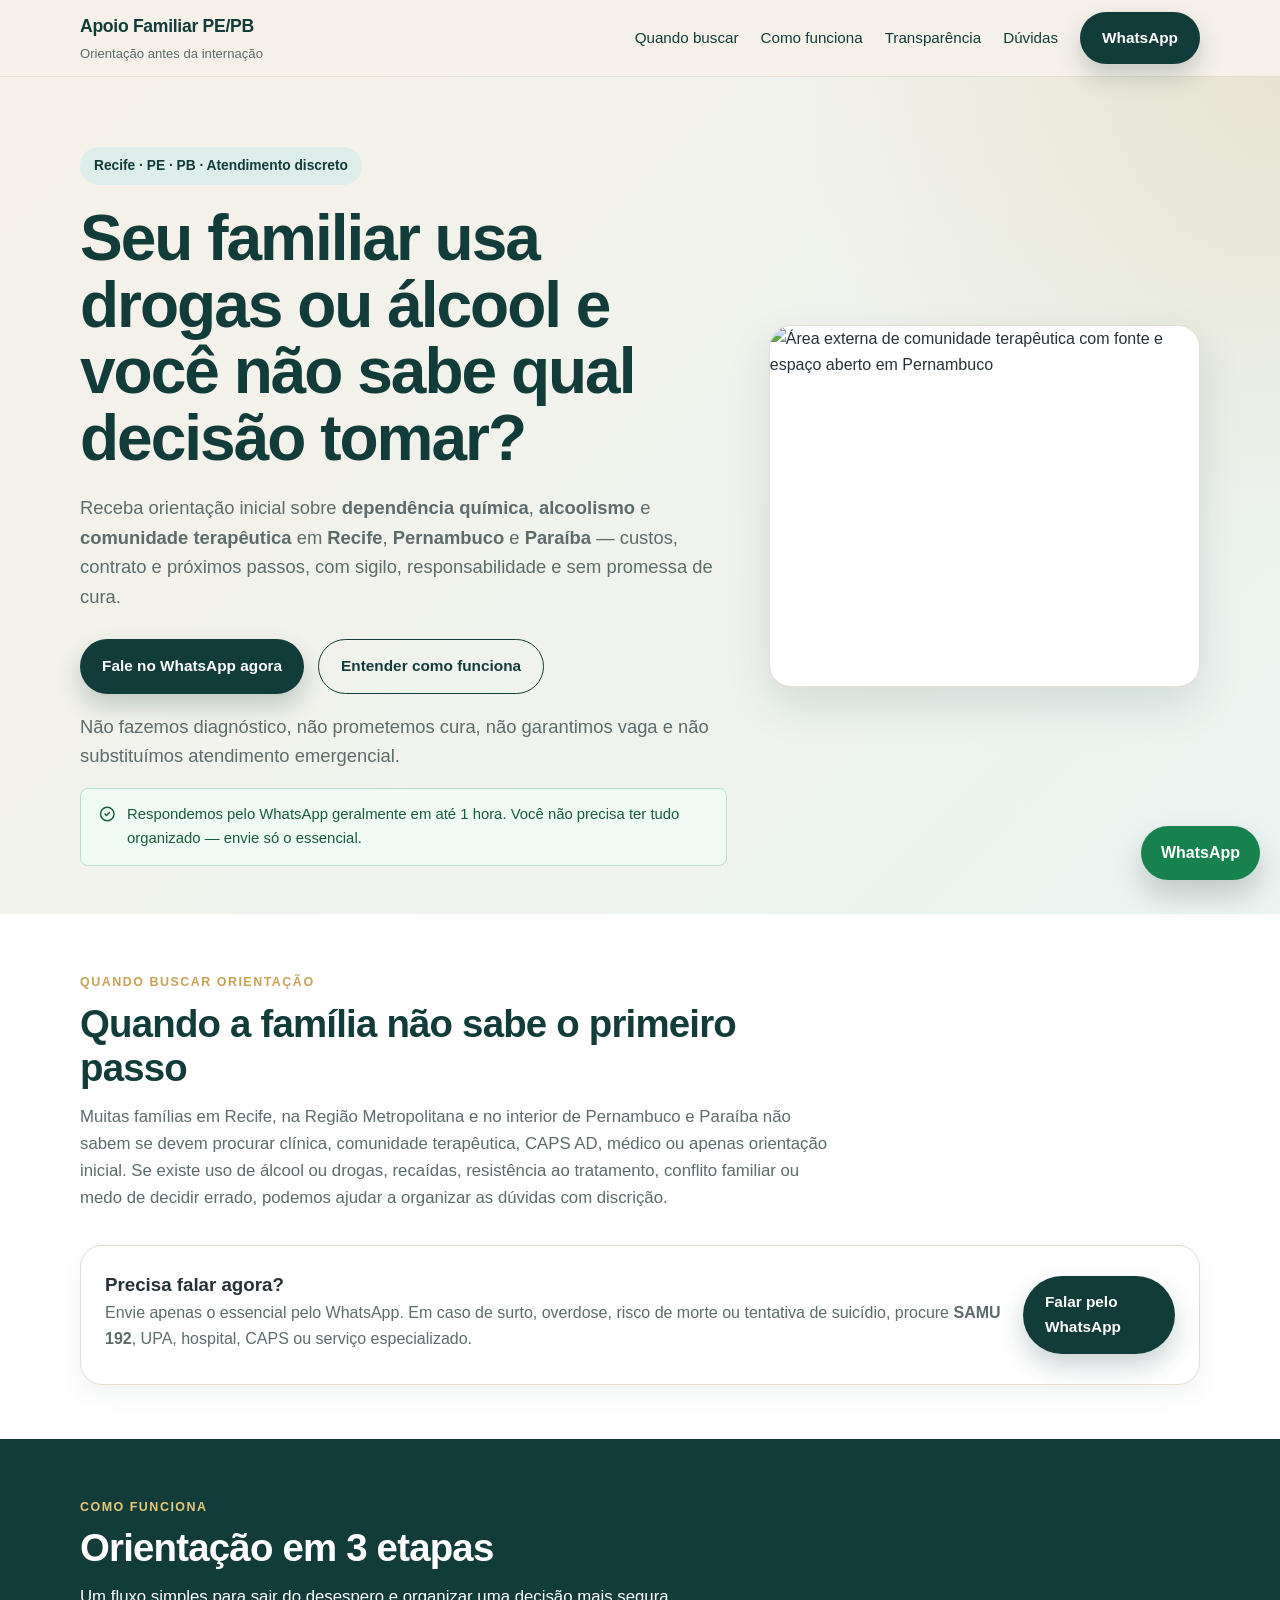
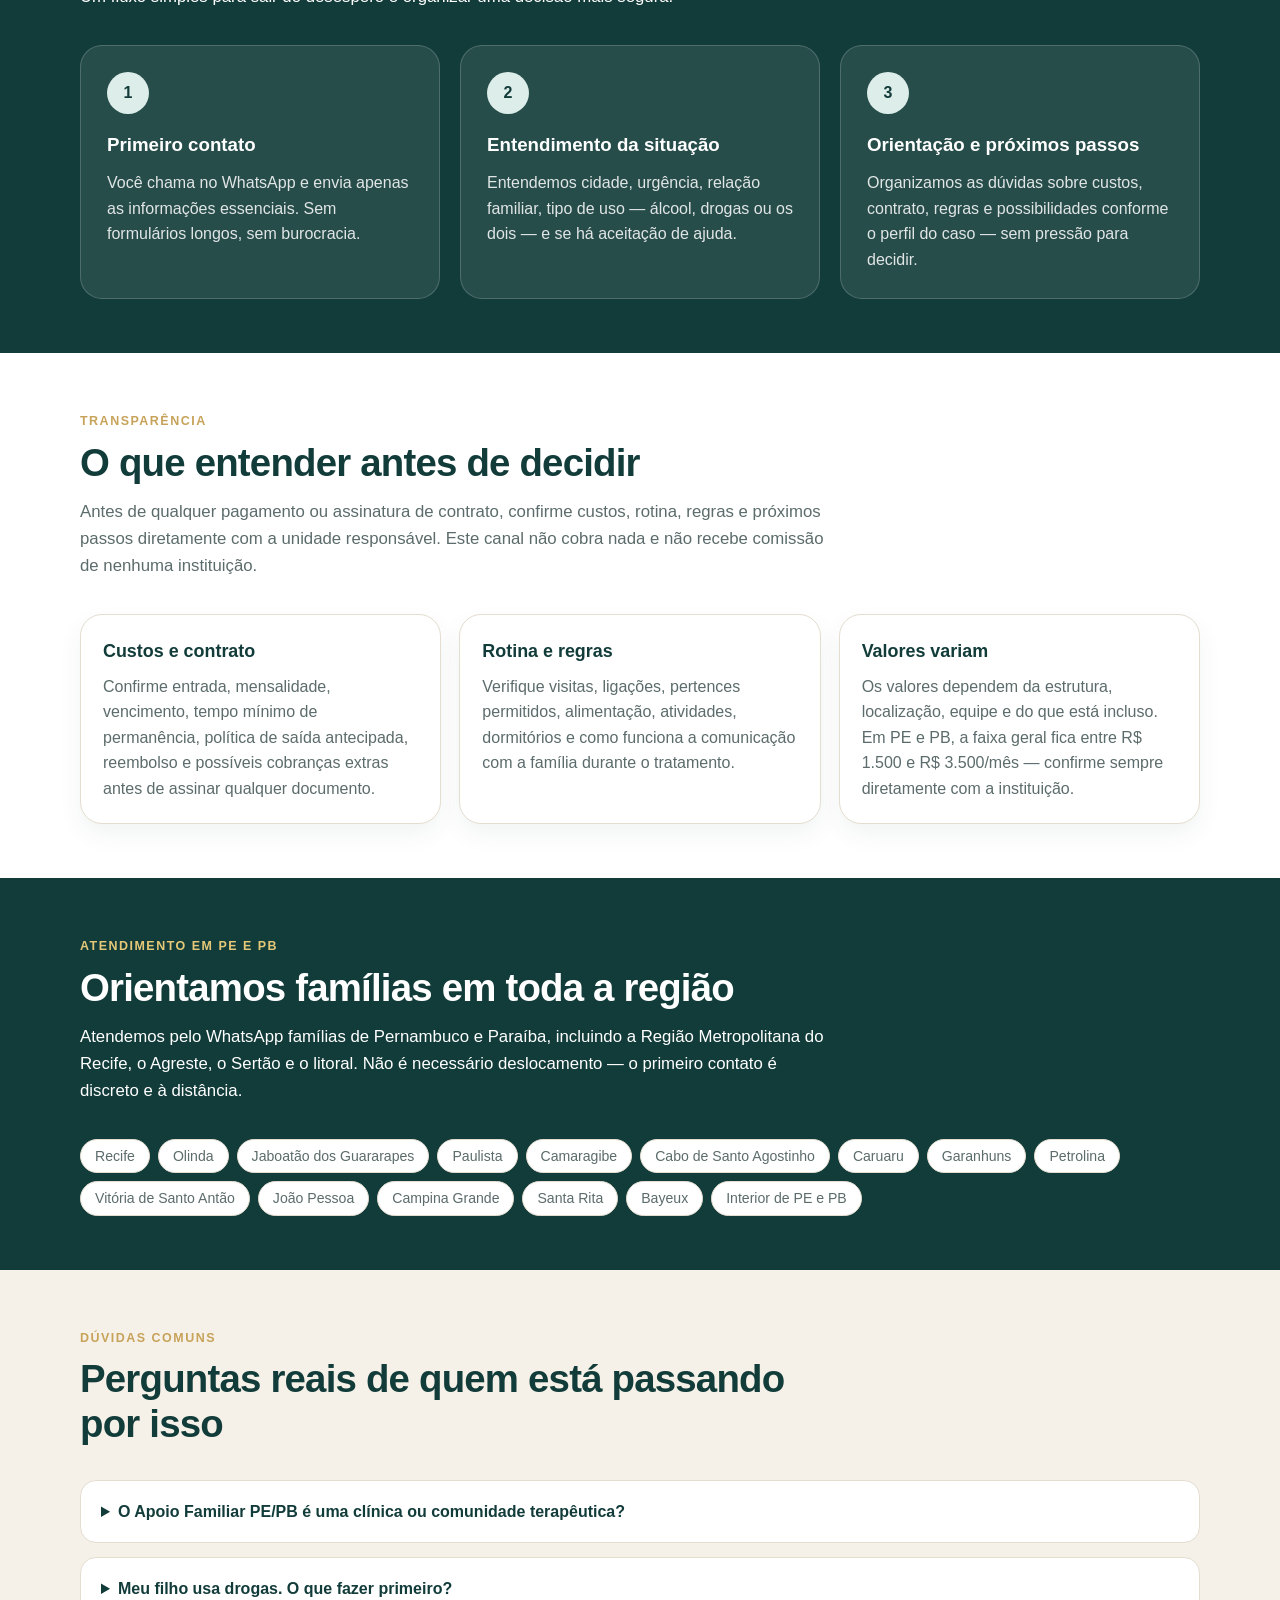
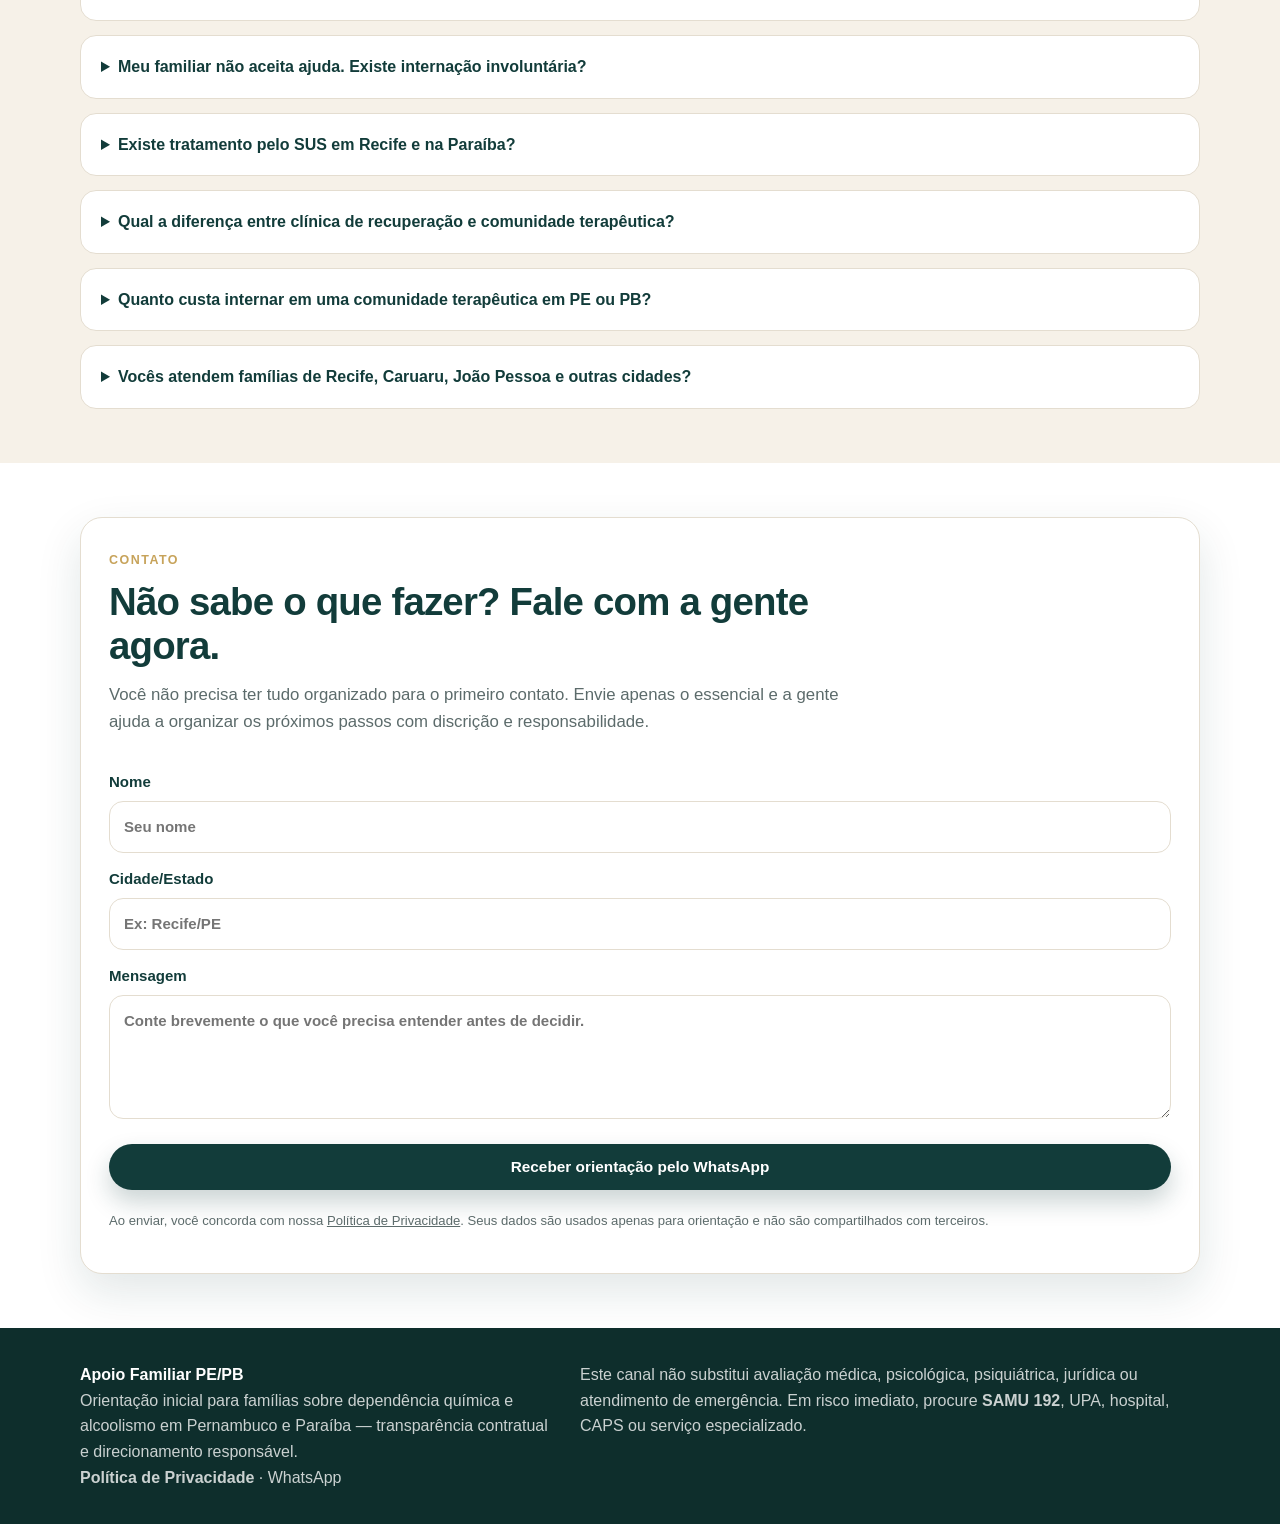
==== index.html @ bd4bc809 "Remove unnecessary lines from index.html" ====
<!DOCTYPE html>
<html lang="pt-BR">
<head>
  <meta charset="UTF-8" />
  <meta name="viewport" content="width=device-width, initial-scale=1.0" />
 
  <!-- ✅ MELHORIA: Title com "Recife" e "Dependência Química" para SEO local -->
  <title>Orientação Familiar sobre Dependência Química em Recife, PE e PB | Apoio Familiar</title>
 
  <!-- ✅ MELHORIA: Meta description com pergunta + menção ao SUS e sem promessa -->
  <meta name="description" content="Família em Pernambuco ou Paraíba com dúvidas sobre internação, comunidade terapêutica, custos e próximos passos? Orientação inicial gratuita, discreta e sem promessa de cura. Fale pelo WhatsApp." />
 
  <link rel="canonical" href="https://apoiofamiliarpepb.com.br/" />
 
  <!-- ✅ MELHORIA: og:image com extensão corrigida (.jpg.jpg → .jpg) -->
  <meta property="og:title" content="Orientação Familiar sobre Dependência Química em Recife, PE e PB | Apoio Familiar" />
  <meta property="og:description" content="Orientação inicial para famílias em PE e PB sobre dependência química, alcoolismo, comunidade terapêutica, custos, contrato e próximos passos." />
  <meta property="og:type" content="website" />
  <meta property="og:url" content="https://apoiofamiliarpepb.com.br/" />
  <meta property="og:locale" content="pt_BR" />
  <meta property="og:site_name" content="Apoio Familiar PE/PB" />
  <meta property="og:image" content="https://apoiofamiliarpepb.com.br/assets/img/area-externa-fonte-vista.jpg.jpg" />
  <link rel="stylesheet" href="styles/style.css?v=8" />
 
  <style>
    section {
      padding: 54px 0;
    }
 
    .hero {
      padding: 70px 0 48px;
    }
 
    .hero p {
      margin-bottom: 18px;
    }
 
    .hero-photo-card {
      background: #fff;
      border: 1px solid var(--borda);
      border-radius: var(--radius);
      overflow: hidden;
      box-shadow: var(--sombra);
    }
 
    .hero-photo-card img {
      width: 100%;
      height: 360px;
      object-fit: cover;
      display: block;
    }
 
    .landing-note {
      font-size: 0.94rem;
      color: var(--texto-suave);
    }
 
    .compact-grid {
      display: grid;
      grid-template-columns: repeat(3, 1fr);
      gap: 18px;
    }
 
    .compact-card {
      background: #fff;
      border: 1px solid var(--borda);
      border-radius: var(--radius);
      padding: 22px;
      box-shadow: 0 10px 24px rgba(18, 60, 58, 0.06);
    }
 
    .compact-card h3 {
      color: var(--verde-profundo);
      font-size: 1.12rem;
      margin-bottom: 8px;
    }
 
    .compact-card p,
    .compact-card li {
      color: var(--texto-suave);
    }
 
    .quick-box {
      background: #fff;
      border: 1px solid var(--borda);
      border-radius: var(--radius);
      padding: 24px;
      box-shadow: 0 10px 24px rgba(18, 60, 58, 0.06);
      display: flex;
      justify-content: space-between;
      gap: 22px;
      align-items: center;
    }
 
    .quick-box p {
      margin: 0 0 8px;
      color: var(--texto-suave);
    }
 
    .price-card {
      background: var(--verde-claro);
      border-radius: var(--radius);
      padding: 26px;
      border: 1px solid var(--borda);
    }
 
    .price-card strong {
      color: var(--verde-profundo);
      font-size: 1.6rem;
    }
 
    .photo-row {
      display: grid;
      grid-template-columns: repeat(3, 1fr);
      gap: 18px;
    }
 
    .photo-row img {
      width: 100%;
      height: 190px;
      object-fit: cover;
      border-radius: 18px;
      display: block;
    }
 
    .final-box {
      background: #fff;
      border: 1px solid var(--borda);
      border-radius: var(--radius);
      padding: 28px;
      box-shadow: var(--sombra);
    }
 
    .floating-whatsapp {
      position: fixed;
      right: 20px;
      bottom: 20px;
      z-index: 50;
      background: #16834f;
      color: #fff;
      padding: 14px 20px;
      border-radius: 999px;
      font-weight: 800;
      box-shadow: 0 15px 30px rgba(0,0,0,.18);
    }
 
    .privacy-link {
      font-weight: 700;
      color: inherit;
    }
 
    /* ✅ NOVO: Bloco de confiança próximo ao CTA */
    .trust-note {
      display: flex;
      align-items: flex-start;
      gap: 10px;
      background: #f0faf5;
      border: 1px solid #b6e0cc;
      border-radius: 8px;
      padding: 14px 18px;
      margin-top: 18px;
      font-size: 0.93rem;
      color: #1a5c3c;
    }
 
    .trust-note svg {
      flex-shrink: 0;
      margin-top: 2px;
    }
 
    /* ✅ NOVO: Aviso LGPD no formulário */
    .lgpd-note {
      font-size: 0.82rem;
      color: var(--texto-suave);
      margin-top: 6px;
    }
 
    .lgpd-note a {
      color: inherit;
      text-decoration: underline;
    }
 
    /* ✅ NOVO: Seção de cidades atendidas */
    .cidades-lista {
      display: flex;
      flex-wrap: wrap;
      gap: 8px;
      margin-top: 16px;
    }
 
    .cidade-tag {
      background: #fff;
      border: 1px solid var(--borda);
      border-radius: 999px;
      padding: 5px 14px;
      font-size: 0.88rem;
      color: var(--texto-suave);
    }
 
    @media(max-width: 900px) {
      section {
        padding: 42px 0;
      }
 
      .hero {
        padding: 56px 0 38px;
      }
 
      .hero-grid,
      .compact-grid,
      .photo-row,
      .grid-2,
      .grid-3 {
        grid-template-columns: 1fr;
      }
 
      .quick-box {
        align-items: flex-start;
        flex-direction: column;
      }
 
      .photo-row img {
        height: 170px;
      }
 
      .floating-whatsapp {
        right: 12px;
        bottom: 12px;
        padding: 12px 16px;
      }
    }
  </style>
 
  <!-- ✅ MELHORIA: Schema LocalBusiness expandido com mais cidades e área de atendimento -->
  <script type="application/ld+json">
  {
    "@context": "https://schema.org",
    "@type": "LocalBusiness",
    "name": "Apoio Familiar PE/PB",
    "description": "Canal de orientação inicial para famílias sobre dependência química, alcoolismo, comunidade terapêutica, custos, contrato e próximos passos em Pernambuco e Paraíba.",
    "url": "https://apoiofamiliarpepb.com.br/",
    "telephone": "+5581973069389",
    "areaServed": [
      "Recife", "Olinda", "Caruaru", "Jaboatão dos Guararapes", "Paulista",
      "Camaragibe", "Cabo de Santo Agostinho", "Petrolina", "Garanhuns",
      "Pernambuco", "João Pessoa", "Campina Grande", "Paraíba"
    ],
    "contactPoint": {
      "@type": "ContactPoint",
      "contactType": "customer support",
      "availableLanguage": "Portuguese",
      "telephone": "+5581973069389",
      "contactOption": "TollFree"
    },
    "knowsAbout": [
      "Dependência química",
      "Alcoolismo",
      "Comunidade terapêutica",
      "Internação para dependente químico",
      "Internação voluntária",
      "Internação involuntária",
      "Custos de comunidade terapêutica",
      "Orientação familiar",
      "CAPS AD",
      "Tratamento para dependência química Recife",
      "Comunidade terapêutica Pernambuco",
      "Comunidade terapêutica Paraíba"
    ]
  }
  </script>
 
  <!-- ✅ MELHORIA: FAQPage Schema com respostas expandidas e mais perguntas -->
  <script type="application/ld+json">
  {
    "@context": "https://schema.org",
    "@type": "FAQPage",
    "mainEntity": [
      {
        "@type": "Question",
        "name": "O Apoio Familiar PE/PB é uma clínica ou comunidade terapêutica?",
        "acceptedAnswer": {
          "@type": "Answer",
          "text": "Não. Somos um canal de orientação inicial para famílias em Pernambuco e Paraíba. Não fazemos diagnóstico, não prescrevemos tratamento, não prometemos cura, não garantimos vaga e não realizamos atendimento emergencial. Nossa função é ajudar famílias a organizarem as dúvidas antes de tomarem uma decisão sobre internação ou tratamento."
        }
      },
      {
        "@type": "Question",
        "name": "Quanto custa internar em uma comunidade terapêutica em PE ou PB?",
        "acceptedAnswer": {
          "@type": "Answer",
          "text": "Os valores variam conforme estrutura, equipe, localização e o que está incluso no contrato. Como referência geral, muitas instituições em Pernambuco e Paraíba trabalham entre R$ 1.500 e R$ 3.500 por mês, podendo haver taxa de entrada e custos adicionais. É essencial confirmar diretamente com cada instituição: entrada, mensalidade, vencimento, política de saída antecipada e possíveis cobranças extras antes de assinar qualquer contrato."
        }
      },
      {
        "@type": "Question",
        "name": "Meu filho usa drogas. O que devo fazer primeiro?",
        "acceptedAnswer": {
          "@type": "Answer",
          "text": "O primeiro passo é entender a situação com calma: tipo de substância, frequência de uso, risco imediato, histórico de tentativas anteriores de tratamento e se há aceitação para pedir ajuda. Só depois dessas informações é possível avaliar as opções mais adequadas — que vão de acompanhamento ambulatorial no CAPS AD até internação em comunidade terapêutica ou clínica especializada. Podemos ajudar sua família a organizar essas dúvidas pelo WhatsApp."
        }
      },
      {
        "@type": "Question",
        "name": "Meu familiar não aceita ajuda. Existe internação involuntária?",
        "acceptedAnswer": {
          "@type": "Answer",
          "text": "Sim, a internação involuntária existe no Brasil e é regulamentada pela Lei 10.216/2001. Ela depende de solicitação de familiar ou responsável legal, laudo médico que comprove risco à saúde do paciente ou de terceiros, e deve ser comunicada ao Ministério Público em até 72 horas. É um processo sensível que exige avaliação médica e acompanhamento de instituição habilitada. Podemos orientar sobre as perguntas certas a fazer, mas não decidimos nem indicamos conduta clínica ou jurídica."
        }
      },
      {
        "@type": "Question",
        "name": "Existe tratamento para dependência química pelo SUS em Recife e na Paraíba?",
        "acceptedAnswer": {
          "@type": "Answer",
          "text": "Sim. O CAPS AD (Centro de Atenção Psicossocial Álcool e Drogas) é a principal porta de entrada pelo SUS para tratamento de dependência química. Em Recife existem diversas unidades. Em João Pessoa e outras cidades da Paraíba, a disponibilidade varia por município. Para localizar o CAPS AD mais próximo, consulte a Secretaria Municipal de Saúde da sua cidade ou o site do Ministério da Saúde."
        }
      },
      {
        "@type": "Question",
        "name": "Qual a diferença entre clínica de recuperação e comunidade terapêutica?",
        "acceptedAnswer": {
          "@type": "Answer",
          "text": "Clínicas de recuperação costumam ter estrutura médica e psiquiátrica mais intensiva, com equipe de saúde permanente e capacidade para atender casos de maior complexidade clínica. Comunidades terapêuticas têm rotina residencial com foco em reabilitação social e comportamental, geralmente com abordagem baseada em espiritualidade, trabalho e convivência em grupo. A escolha depende do perfil do caso, do nível de dependência, do histórico do paciente e dos recursos disponíveis."
        }
      },
      {
        "@type": "Question",
        "name": "Vocês atendem famílias de Recife, Caruaru, João Pessoa e outras cidades?",
        "acceptedAnswer": {
          "@type": "Answer",
          "text": "Sim. Orientamos famílias de toda a Região Metropolitana do Recife — incluindo Olinda, Jaboatão dos Guararapes, Paulista, Caruaru e Cabo de Santo Agostinho — e do interior de Pernambuco e da Paraíba, incluindo João Pessoa, Campina Grande e outras cidades. O atendimento é feito pelo WhatsApp, de forma discreta, sem necessidade de deslocamento."
        }
      }
    ]
  }
  </script>
</head>
 
<body>
  <header>
    <div class="container navbar">
      <a class="brand" href="#topo" aria-label="Apoio Familiar PE/PB">
        <strong>Apoio Familiar PE/PB</strong>
        <span>Orientação antes da internação</span>
      </a>
 
      <nav aria-label="Navegação principal">
        <a href="#quando-buscar">Quando buscar</a>
        <a href="#como-funciona">Como funciona</a>
        <a href="#transparencia">Transparência</a>
        <a href="#faq">Dúvidas</a>
        <a class="btn btn-primary nav-button" href="https://wa.me/5581973069389?text=Ol%C3%A1%2C%20preciso%20de%20orienta%C3%A7%C3%A3o%20inicial.%20N%C3%A3o%20sei%20por%20onde%20come%C3%A7ar." target="_blank" rel="noopener noreferrer">WhatsApp</a>
      </nav>
    </div>
  </header>
 
  <main id="topo">
    <section class="hero">
      <div class="container hero-grid">
        <div>
          <!-- ✅ MELHORIA: Eyebrow com Recife explícito -->
          <span class="eyebrow">Recife · PE · PB · Atendimento discreto</span>
          <h1>Seu familiar usa drogas ou álcool e você não sabe qual decisão tomar?</h1>
          <!-- ✅ MELHORIA: Recife adicionado ao parágrafo principal -->
          <p>Receba orientação inicial sobre <strong>dependência química</strong>, <strong>alcoolismo</strong> e <strong>comunidade terapêutica</strong> em <strong>Recife</strong>, <strong>Pernambuco</strong> e <strong>Paraíba</strong> — custos, contrato e próximos passos, com sigilo, responsabilidade e sem promessa de cura.</p>
 
          <div class="hero-actions">
            <a class="btn btn-primary" href="https://wa.me/5581973069389?text=Ol%C3%A1%2C%20preciso%20de%20orienta%C3%A7%C3%A3o%20inicial.%20N%C3%A3o%20sei%20por%20onde%20come%C3%A7ar." target="_blank" rel="noopener noreferrer">Fale no WhatsApp agora</a>
            <a class="btn btn-secondary" href="#como-funciona">Entender como funciona</a>
          </div>
 
          <p class="landing-note">Não fazemos diagnóstico, não prometemos cura, não garantimos vaga e não substituímos atendimento emergencial.</p>
 
          <!-- ✅ NOVO: Bloco de confiança com tempo de resposta -->
          <div class="trust-note">
            <svg width="18" height="18" fill="none" viewBox="0 0 24 24" stroke="#1a5c3c" stroke-width="2" aria-hidden="true"><path stroke-linecap="round" stroke-linejoin="round" d="M8 12l2 2 4-4m6 2a9 9 0 11-18 0 9 9 0 0118 0z"/></svg>
            <span>Respondemos pelo WhatsApp geralmente em até 1 hora. Você não precisa ter tudo organizado — envie só o essencial.</span>
          </div>
        </div>
 
        <aside class="hero-photo-card">
          <!-- ✅ MELHORIA: Extensão de imagem corrigida (.jpg.jpg → .jpg) -->
          <img src="assets/img/area-externa-fonte-vista.jpg" alt="Área externa de comunidade terapêutica com fonte e espaço aberto em Pernambuco" />
        </aside>
      </div>
    </section>
 
    <section id="quando-buscar" class="bg-white">
      <div class="container">
        <div class="section-title">
          <span>Quando buscar orientação</span>
          <h2>Quando a família não sabe o primeiro passo</h2>
          <p>Muitas famílias em Recife, na Região Metropolitana e no interior de Pernambuco e Paraíba não sabem se devem procurar clínica, comunidade terapêutica, CAPS AD, médico ou apenas orientação inicial. Se existe uso de álcool ou drogas, recaídas, resistência ao tratamento, conflito familiar ou medo de decidir errado, podemos ajudar a organizar as dúvidas com discrição.</p>
        </div>
 
        <div class="quick-box">
          <div>
            <h3>Precisa falar agora?</h3>
            <p>Envie apenas o essencial pelo WhatsApp. Em caso de surto, overdose, risco de morte ou tentativa de suicídio, procure <strong>SAMU 192</strong>, UPA, hospital, CAPS ou serviço especializado.</p>
          </div>
          <a class="btn btn-primary" href="https://wa.me/5581973069389?text=Ol%C3%A1%2C%20preciso%20de%20orienta%C3%A7%C3%A3o%20inicial.%20N%C3%A3o%20sei%20por%20onde%20come%C3%A7ar." target="_blank" rel="noopener noreferrer">Falar pelo WhatsApp</a>
        </div>
      </div>
    </section>
 
    <section id="como-funciona" class="bg-green">
      <div class="container">
        <div class="section-title">
          <span>Como funciona</span>
          <h2>Orientação em 3 etapas</h2>
          <p>Um fluxo simples para sair do desespero e organizar uma decisão mais segura.</p>
        </div>
 
        <div class="grid-3">
          <article class="soft-card">
            <div class="number">1</div>
            <h3>Primeiro contato</h3>
            <p>Você chama no WhatsApp e envia apenas as informações essenciais. Sem formulários longos, sem burocracia.</p>
          </article>
          <article class="soft-card">
            <div class="number">2</div>
            <h3>Entendimento da situação</h3>
            <p>Entendemos cidade, urgência, relação familiar, tipo de uso — álcool, drogas ou os dois — e se há aceitação de ajuda.</p>
          </article>
          <article class="soft-card">
            <div class="number">3</div>
            <h3>Orientação e próximos passos</h3>
            <p>Organizamos as dúvidas sobre custos, contrato, regras e possibilidades conforme o perfil do caso — sem pressão para decidir.</p>
          </article>
        </div>
      </div>
    </section>
 
    <section id="transparencia" class="bg-white">
      <div class="container">
        <div class="section-title">
          <span>Transparência</span>
          <h2>O que entender antes de decidir</h2>
          <p>Antes de qualquer pagamento ou assinatura de contrato, confirme custos, rotina, regras e próximos passos diretamente com a unidade responsável. Este canal não cobra nada e não recebe comissão de nenhuma instituição.</p>
        </div>
 
        <div class="compact-grid">
          <article class="compact-card">
            <h3>Custos e contrato</h3>
            <p>Confirme entrada, mensalidade, vencimento, tempo mínimo de permanência, política de saída antecipada, reembolso e possíveis cobranças extras antes de assinar qualquer documento.</p>
          </article>
          <article class="compact-card">
            <h3>Rotina e regras</h3>
            <p>Verifique visitas, ligações, pertences permitidos, alimentação, atividades, dormitórios e como funciona a comunicação com a família durante o tratamento.</p>
          </article>
          <article class="compact-card">
            <h3>Valores variam</h3>
            <p>Os valores dependem da estrutura, localização, equipe e do que está incluso. Em PE e PB, a faixa geral fica entre R$ 1.500 e R$ 3.500/mês — confirme sempre diretamente com a instituição.</p>
          </article>
        </div>
      </div>
    </section>
 
    <!-- ✅ NOVA SEÇÃO: Cidades atendidas — SEO local -->
    <section id="atendimento-local" class="bg-green">
      <div class="container">
        <div class="section-title">
          <span>Atendimento em PE e PB</span>
          <h2>Orientamos famílias em toda a região</h2>
          <p>Atendemos pelo WhatsApp famílias de Pernambuco e Paraíba, incluindo a Região Metropolitana do Recife, o Agreste, o Sertão e o litoral. Não é necessário deslocamento — o primeiro contato é discreto e à distância.</p>
        </div>
 
        <div class="cidades-lista" aria-label="Cidades atendidas">
          <span class="cidade-tag">Recife</span>
          <span class="cidade-tag">Olinda</span>
          <span class="cidade-tag">Jaboatão dos Guararapes</span>
          <span class="cidade-tag">Paulista</span>
          <span class="cidade-tag">Camaragibe</span>
          <span class="cidade-tag">Cabo de Santo Agostinho</span>
          <span class="cidade-tag">Caruaru</span>
          <span class="cidade-tag">Garanhuns</span>
          <span class="cidade-tag">Petrolina</span>
          <span class="cidade-tag">Vitória de Santo Antão</span>
          <span class="cidade-tag">João Pessoa</span>
          <span class="cidade-tag">Campina Grande</span>
          <span class="cidade-tag">Santa Rita</span>
          <span class="cidade-tag">Bayeux</span>
          <span class="cidade-tag">Interior de PE e PB</span>
        </div>
      </div>
    </section>
 
    <section id="faq">
      <div class="container">
        <div class="section-title">
          <span>Dúvidas comuns</span>
          <!-- ✅ MELHORIA: H2 mais rico para SEO -->
          <h2>Perguntas reais de quem está passando por isso</h2>
        </div>
 
        <div class="faq">
          <details>
            <summary>O Apoio Familiar PE/PB é uma clínica ou comunidade terapêutica?</summary>
            <p>Não. Somos um canal de orientação inicial para famílias em Pernambuco e Paraíba. Não fazemos diagnóstico, não prescrevemos tratamento, não prometemos cura, não garantimos vaga e não realizamos atendimento emergencial. Nossa função é ajudar famílias a organizarem as dúvidas antes de tomarem uma decisão sobre internação ou tratamento.</p>
          </details>
 
          <details>
            <summary>Meu filho usa drogas. O que fazer primeiro?</summary>
            <p>O primeiro passo é entender a situação com calma: tipo de substância, frequência de uso, risco imediato, histórico de tentativas de tratamento e se há aceitação para pedir ajuda. Só com essas informações é possível avaliar as opções mais adequadas — que vão de acompanhamento no CAPS AD até internação em comunidade terapêutica ou clínica especializada. Podemos ajudar a organizar essas dúvidas pelo WhatsApp.</p>
          </details>
 
          <details>
            <summary>Meu familiar não aceita ajuda. Existe internação involuntária?</summary>
            <p>Sim. A internação involuntária existe no Brasil e é regulamentada pela Lei 10.216/2001. Ela depende de solicitação de familiar ou responsável legal, laudo médico que comprove risco à saúde, e deve ser comunicada ao Ministério Público em até 72 horas. É um processo sensível que exige avaliação médica e instituição habilitada. Podemos orientar sobre as perguntas certas a fazer, mas não decidimos nem indicamos conduta clínica ou jurídica.</p>
          </details>
 
          <details>
            <summary>Existe tratamento pelo SUS em Recife e na Paraíba?</summary>
            <p>Sim. O CAPS AD (Centro de Atenção Psicossocial Álcool e Drogas) é a principal porta de entrada pelo SUS para dependência química. Em Recife existem diversas unidades. Em João Pessoa, Campina Grande e outras cidades da Paraíba, a disponibilidade varia por município. Para localizar o CAPS AD mais próximo, consulte a Secretaria Municipal de Saúde ou o site do Ministério da Saúde.</p>
          </details>
 
          <details>
            <summary>Qual a diferença entre clínica de recuperação e comunidade terapêutica?</summary>
            <p>Clínicas de recuperação costumam ter estrutura médica e psiquiátrica mais intensiva, com equipe de saúde permanente para casos de maior complexidade. Comunidades terapêuticas têm rotina residencial com foco em reabilitação social e comportamental, geralmente com abordagem baseada em convivência em grupo, trabalho e espiritualidade. A escolha depende do perfil do caso, do nível de dependência e dos recursos disponíveis.</p>
          </details>
 
          <details>
            <!-- ✅ NOVA PERGUNTA: SEO local explícito -->
            <summary>Quanto custa internar em uma comunidade terapêutica em PE ou PB?</summary>
            <p>Os valores variam conforme estrutura, equipe, localização e o que está incluso. Em Pernambuco e Paraíba, a faixa geral fica entre R$ 1.500 e R$ 3.500 por mês, podendo haver taxa de entrada e custos adicionais. É essencial confirmar diretamente com cada instituição antes de assinar qualquer contrato: mensalidade, vencimento, política de saída antecipada e possíveis cobranças extras. Orientamos as perguntas certas para fazer nessa conversa.</p>
          </details>
 
          <details>
            <!-- ✅ NOVA PERGUNTA: SEO local + atendimento remoto -->
            <summary>Vocês atendem famílias de Recife, Caruaru, João Pessoa e outras cidades?</summary>
            <p>Sim. Orientamos famílias de toda a Região Metropolitana do Recife — incluindo Olinda, Jaboatão dos Guararapes, Paulista, Caruaru e Cabo de Santo Agostinho — e do interior de Pernambuco e da Paraíba, incluindo João Pessoa e Campina Grande. O primeiro contato é feito pelo WhatsApp, de forma discreta, sem necessidade de deslocamento.</p>
          </details>
        </div>
      </div>
    </section>
 
    <section id="contato" class="bg-white">
      <div class="container">
        <div class="final-box">
          <div class="section-title">
            <span>Contato</span>
            <h2>Não sabe o que fazer? Fale com a gente agora.</h2>
            <p>Você não precisa ter tudo organizado para o primeiro contato. Envie apenas o essencial e a gente ajuda a organizar os próximos passos com discrição e responsabilidade.</p>
          </div>
 
          <form id="leadForm">
            <label>Nome<input type="text" id="nome" placeholder="Seu nome" required /></label>
            <label>Cidade/Estado<input type="text" id="cidade" placeholder="Ex: Recife/PE" required /></label>
            <label>Mensagem<textarea id="mensagem" rows="4" placeholder="Conte brevemente o que você precisa entender antes de decidir." required></textarea></label>
            <button class="btn btn-primary form-button" type="submit">Receber orientação pelo WhatsApp</button>
            <!-- ✅ NOVO: Aviso LGPD -->
            <p class="lgpd-note">Ao enviar, você concorda com nossa <a href="privacidade.html">Política de Privacidade</a>. Seus dados são usados apenas para orientação e não são compartilhados com terceiros.</p>
            <p class="form-feedback" id="formFeedback" role="status"></p>
          </form>
        </div>
      </div>
    </section>
  </main>
 
  <a class="floating-whatsapp" href="https://wa.me/5581973069389?text=Ol%C3%A1%2C%20preciso%20de%20orienta%C3%A7%C3%A3o%20inicial.%20N%C3%A3o%20sei%20por%20onde%20come%C3%A7ar." target="_blank" rel="noopener noreferrer" aria-label="Falar pelo WhatsApp">WhatsApp</a>
 
  <footer>
    <div class="container footer-content">
      <div>
        <strong>Apoio Familiar PE/PB</strong>
        <p>Orientação inicial para famílias sobre dependência química e alcoolismo em Pernambuco e Paraíba — transparência contratual e direcionamento responsável.</p>
        <p><a class="privacy-link" href="privacidade.html">Política de Privacidade</a> · <a href="https://wa.me/5581973069389?text=Ol%C3%A1%2C%20ainda%20tenho%20d%C3%BAdvidas%20e%20quero%20orienta%C3%A7%C3%A3o." target="_blank" rel="noopener noreferrer">WhatsApp</a></p>
      </div>
 
      <p>Este canal não substitui avaliação médica, psicológica, psiquiátrica, jurídica ou atendimento de emergência. Em risco imediato, procure <strong>SAMU 192</strong>, UPA, hospital, CAPS ou serviço especializado.</p>
    </div>
  </footer>
 
  <script>
    const leadForm = document.querySelector('#leadForm');
    const feedback = document.querySelector('#formFeedback');
 
    leadForm?.addEventListener('submit', (event) => {
      event.preventDefault();
 
      const nome = document.querySelector('#nome').value.trim();
      const cidade = document.querySelector('#cidade').value.trim();
      const mensagem = document.querySelector('#mensagem').value.trim();
 
      if (!nome || !cidade || !mensagem) {
        feedback.textContent = 'Preencha nome, cidade/estado e mensagem.';
        return;
      }
 
      const texto = `Olá, gostaria de receber orientação pelo WhatsApp.%0A%0ANome: ${encodeURIComponent(nome)}%0ACidade/Estado: ${encodeURIComponent(cidade)}%0AMensagem: ${encodeURIComponent(mensagem)}`;
 
      window.open(`https://wa.me/5581973069389?text=${texto}`, '_blank', 'noopener,noreferrer');
      feedback.textContent = 'Perfeito. O WhatsApp foi aberto com a mensagem pronta.';
    });
  </script>
</body>
</html>
---- styles/style.css ----
:root{--verde-profundo:#123C3A;--verde-medio:#1F5C58;--verde-claro:#DDEDE9;--areia:#F6F1E8;--branco:#FFFFFF;--texto:#263238;--texto-suave:#5C6B6B;--dourado:#C7A35A;--borda:#E4DDD0;--sombra:0 18px 45px rgba(18,60,58,.12);--radius:22px}*{box-sizing:border-box;margin:0;padding:0}html{scroll-behavior:smooth}body{font-family:Arial,Helvetica,sans-serif;background:var(--areia);color:var(--texto);line-height:1.6}a{color:inherit;text-decoration:none}.container{width:min(1120px,92%);margin:0 auto}header{background:rgba(246,241,232,.95);backdrop-filter:blur(12px);border-bottom:1px solid var(--borda);position:sticky;top:0;z-index:20}.navbar{min-height:76px;display:flex;align-items:center;justify-content:space-between;gap:24px}.brand{display:flex;flex-direction:column;gap:2px}.brand strong{color:var(--verde-profundo);font-size:1.1rem;letter-spacing:-.3px}.brand span{font-size:.82rem;color:var(--texto-suave)}nav{display:flex;align-items:center;gap:22px;font-size:.95rem;color:var(--verde-profundo)}nav a:hover{color:var(--verde-medio)}.btn{display:inline-flex;align-items:center;justify-content:center;padding:14px 22px;border-radius:999px;font-weight:700;transition:.2s ease;cursor:pointer;border:none;font-size:.96rem}.btn-primary{background:var(--verde-profundo);color:var(--branco);box-shadow:0 12px 25px rgba(18,60,58,.22)}.btn-primary:hover{background:var(--verde-medio);transform:translateY(-1px)}.btn-secondary{border:1px solid var(--verde-profundo);color:var(--verde-profundo);background:transparent}.btn-secondary:hover{background:var(--verde-claro)}.hero{padding:86px 0 60px;background:radial-gradient(circle at top right,rgba(199,163,90,.20),transparent 32%),linear-gradient(135deg,#F6F1E8 0%,#EAF4F1 100%)}.hero-grid{display:grid;grid-template-columns:1.2fr .8fr;gap:42px;align-items:center}.eyebrow{display:inline-flex;align-items:center;gap:8px;padding:8px 14px;border-radius:999px;background:var(--verde-claro);color:var(--verde-profundo);font-weight:700;font-size:.86rem;margin-bottom:20px}h1{color:var(--verde-profundo);font-size:clamp(2.25rem,5vw,4.4rem);line-height:1.04;letter-spacing:-2px;margin-bottom:22px}.hero p{font-size:1.15rem;color:var(--texto-suave);max-width:680px;margin-bottom:18px}.hero-actions{display:flex;flex-wrap:wrap;gap:14px;margin:28px 0 18px}.trust-note{font-size:.92rem;color:var(--texto-suave)}.hero-card{background:var(--branco);border:1px solid var(--borda);border-radius:var(--radius);padding:28px;box-shadow:var(--sombra)}.hero-card h2{font-size:1.4rem;color:var(--verde-profundo);margin-bottom:18px}.check-list,.text-list{list-style:none;display:grid;gap:12px}.check-list li,.text-list li{display:flex;gap:10px;color:var(--texto)}.check-list li::before,.text-list li::before{content:'✓';color:var(--dourado);font-weight:900}section{padding:74px 0}.section-title{max-width:760px;margin-bottom:34px}.section-title span{color:var(--dourado);font-weight:800;text-transform:uppercase;letter-spacing:1.5px;font-size:.78rem}.section-title h2{color:var(--verde-profundo);font-size:clamp(1.8rem,3vw,2.7rem);line-height:1.15;margin:8px 0 14px;letter-spacing:-.8px}.section-title p{color:var(--texto-suave);font-size:1.05rem}.bg-white{background:var(--branco)}.bg-green{background:var(--verde-profundo);color:var(--branco)}.bg-green .section-title h2,.bg-green .section-title p{color:var(--branco)}.bg-green .section-title span{color:#E5C978}.grid-3{display:grid;grid-template-columns:repeat(3,1fr);gap:20px}.grid-2{display:grid;grid-template-columns:repeat(2,1fr);gap:22px}.card{background:var(--branco);border:1px solid var(--borda);border-radius:var(--radius);padding:26px;box-shadow:0 10px 28px rgba(18,60,58,.06)}.card h3{color:var(--verde-profundo);font-size:1.22rem;margin-bottom:10px}.card p{color:var(--texto-suave);margin-bottom:10px}.soft-card{background:rgba(255,255,255,.09);border:1px solid rgba(255,255,255,.18);border-radius:var(--radius);padding:26px}.soft-card h3{color:var(--branco);margin-bottom:10px}.soft-card p,.soft-card li{color:rgba(255,255,255,.86)}.number{width:42px;height:42px;border-radius:50%;background:var(--verde-claro);color:var(--verde-profundo);display:flex;align-items:center;justify-content:center;font-weight:900;margin-bottom:16px}.content-block{max-width:940px;margin-bottom:28px}.content-block p{color:var(--texto-suave);font-size:1.05rem;margin-bottom:14px}.cta-strip{margin-top:32px;background:var(--verde-claro);border-radius:var(--radius);padding:24px;display:flex;align-items:center;justify-content:space-between;gap:18px;flex-wrap:wrap}.cta-strip strong{color:var(--verde-profundo);font-size:1.15rem}.columns-list{columns:2;list-style:none;margin-top:14px}.columns-list li{break-inside:avoid;margin-bottom:9px;color:var(--texto-suave)}.columns-list li::before{content:'✓ ';color:var(--dourado);font-weight:900}.faq{display:grid;gap:14px}details{background:var(--branco);border:1px solid var(--borda);border-radius:16px;padding:18px 20px}summary{cursor:pointer;font-weight:800;color:var(--verde-profundo)}details p{margin-top:12px;color:var(--texto-suave)}.contact-grid-v2{display:grid;grid-template-columns:.9fr 1.1fr;gap:34px;align-items:start}.contact-box{background:var(--branco);border-radius:var(--radius);border:1px solid var(--borda);box-shadow:var(--sombra);padding:30px}form{display:grid;gap:14px}label{font-weight:700;color:var(--verde-profundo);font-size:.94rem}input,select,textarea{width:100%;margin-top:7px;padding:13px 14px;border-radius:14px;border:1px solid var(--borda);font:inherit;background:#fff;color:var(--texto)}input:focus,select:focus,textarea:focus{outline:3px solid rgba(199,163,90,.22);border-color:var(--dourado)}.checkbox{display:flex;align-items:flex-start;gap:10px;color:var(--texto-suave);font-weight:600}.checkbox input{width:auto;margin-top:5px}.form-button{width:100%;margin-top:4px}.form-feedback{font-weight:800;color:var(--verde-profundo)}.ethical-box{background:var(--verde-claro);border-left:5px solid var(--dourado);padding:18px;border-radius:16px;color:var(--verde-profundo)}.floating-whatsapp{position:fixed;right:18px;bottom:18px;z-index:30;background:#1f7a4f;color:#fff;padding:14px 18px;border-radius:999px;font-weight:900;box-shadow:0 14px 30px rgba(0,0,0,.22)}footer{background:#0E2E2C;color:#fff;padding:34px 0}.footer-content{display:flex;justify-content:space-between;gap:24px;align-items:flex-start}.footer-content p{color:rgba(255,255,255,.78);max-width:620px}.list-cards{margin-top:26px}@media(max-width:900px){nav{display:none}.hero{padding:58px 0}.hero-grid,.grid-3,.grid-2,.contact-grid-v2{grid-template-columns:1fr}h1{font-size:2.55rem}.columns-list{columns:1}.footer-content{flex-direction:column}.floating-whatsapp{left:24px;right:24px;bottom:12px;text-align:center;padding:12px 16px;font-size:.98rem}footer{padding-bottom:112px}.hero-card{padding:22px}}
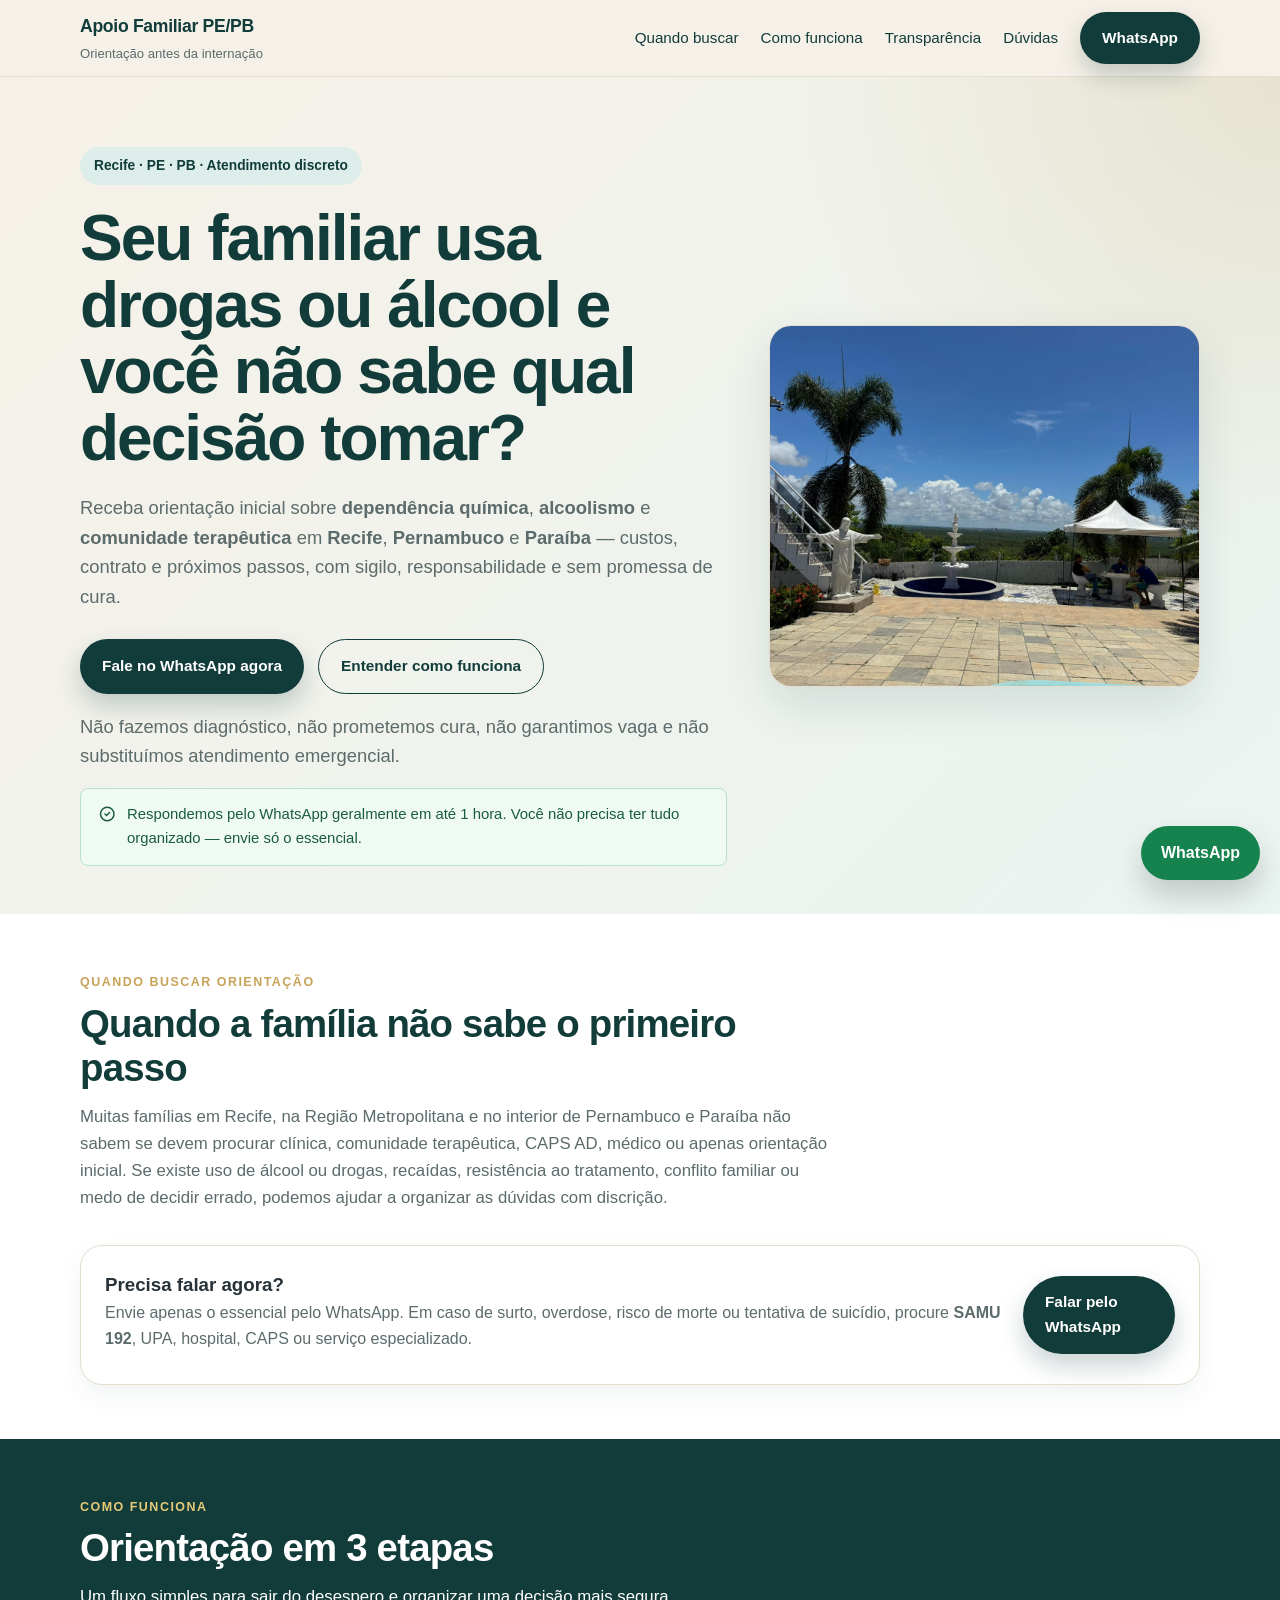
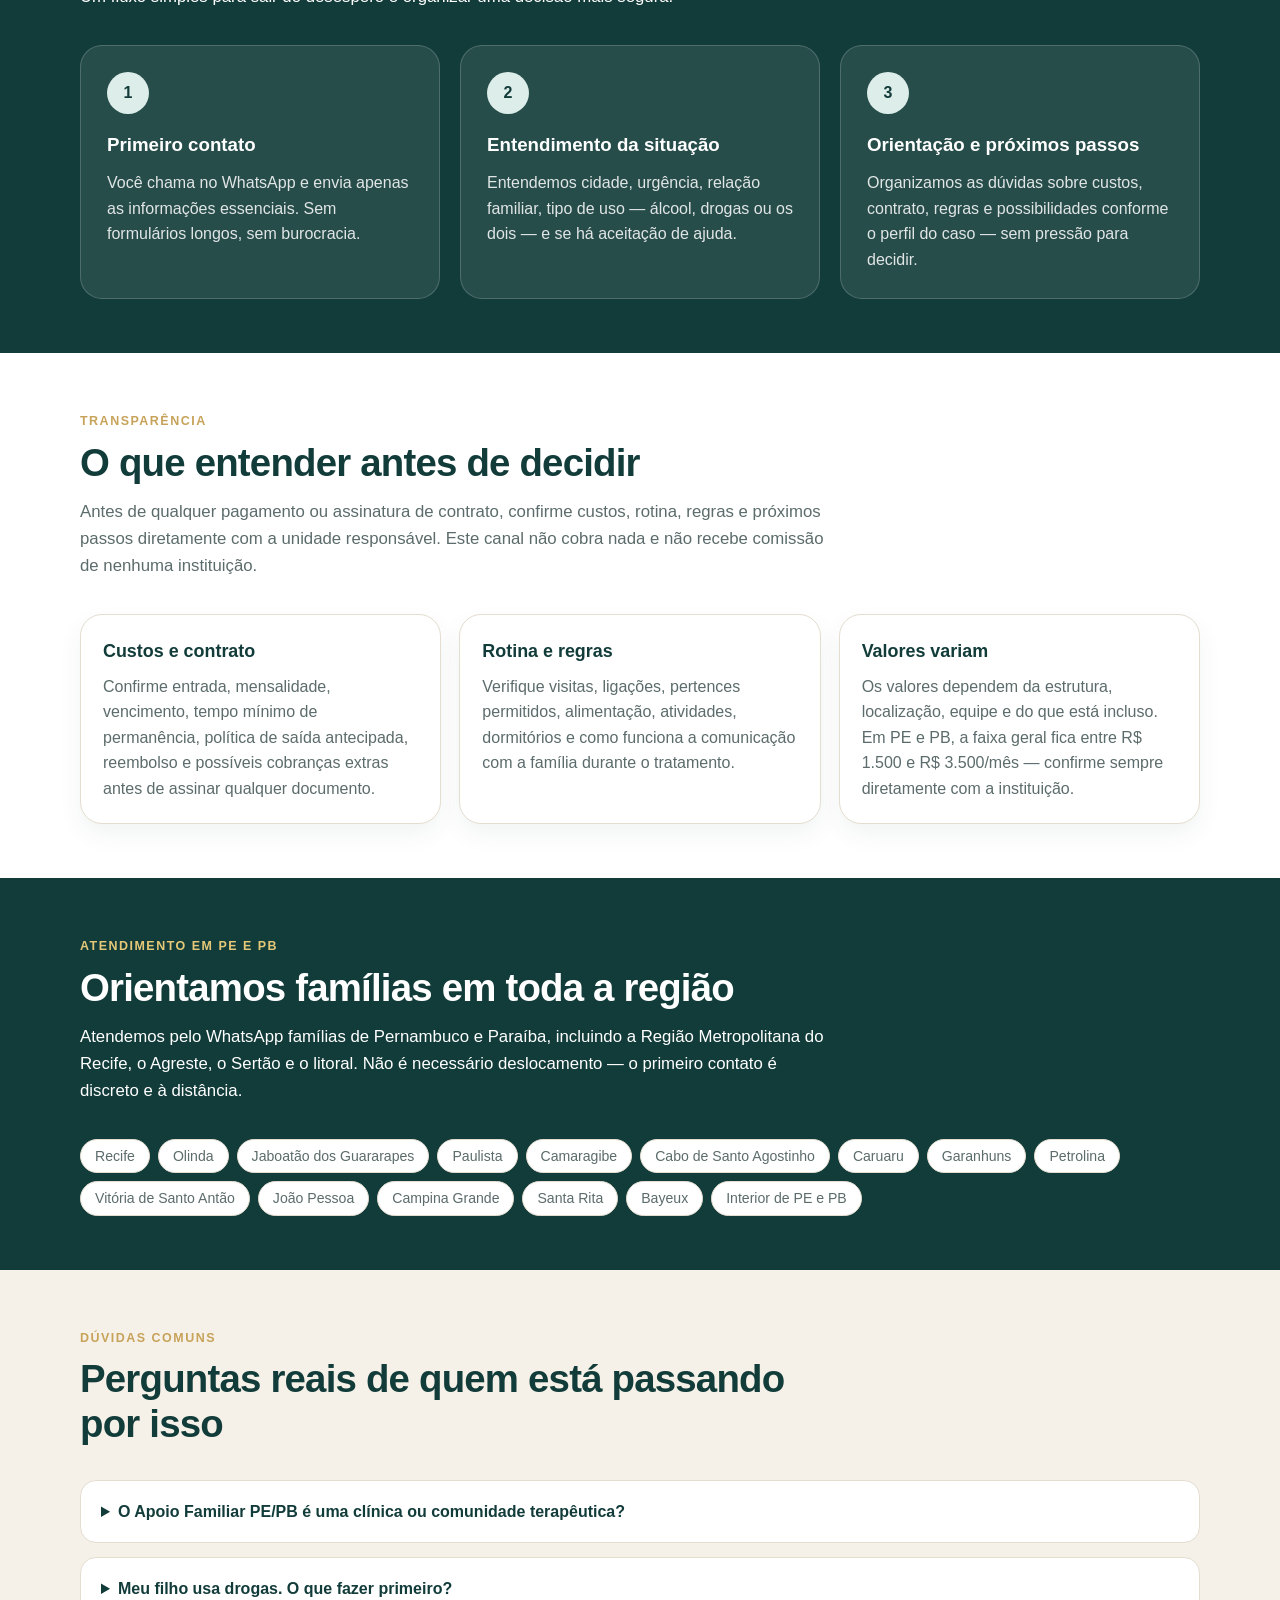
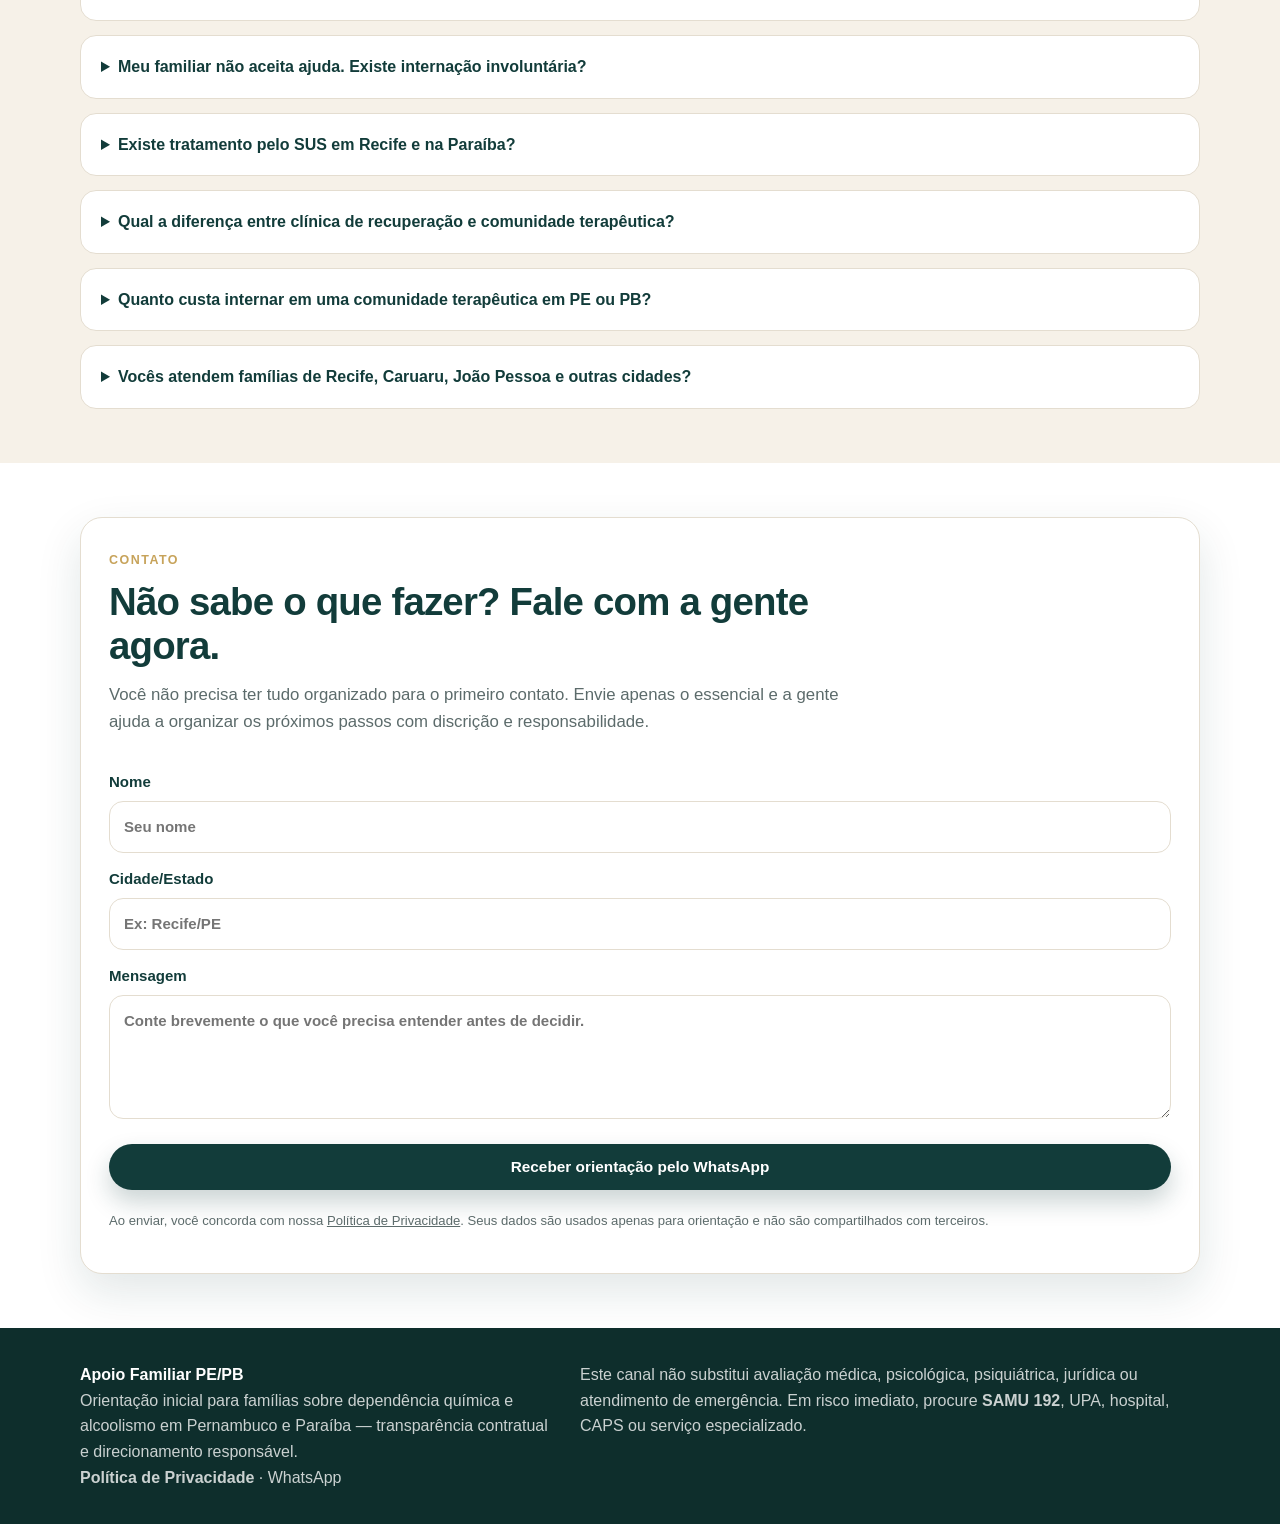
==== commit a3dc87b2: "Improve SEO and add new sections in index.html" ====
--- a/index.html
+++ b/index.html
@@ -3,15 +3,15 @@
 <head>
   <meta charset="UTF-8" />
   <meta name="viewport" content="width=device-width, initial-scale=1.0" />
- 
+
   <!-- ✅ MELHORIA: Title com "Recife" e "Dependência Química" para SEO local -->
   <title>Orientação Familiar sobre Dependência Química em Recife, PE e PB | Apoio Familiar</title>
- 
+
   <!-- ✅ MELHORIA: Meta description com pergunta + menção ao SUS e sem promessa -->
   <meta name="description" content="Família em Pernambuco ou Paraíba com dúvidas sobre internação, comunidade terapêutica, custos e próximos passos? Orientação inicial gratuita, discreta e sem promessa de cura. Fale pelo WhatsApp." />
- 
+
   <link rel="canonical" href="https://apoiofamiliarpepb.com.br/" />
- 
+
   <!-- ✅ MELHORIA: og:image com extensão corrigida (.jpg.jpg → .jpg) -->
   <meta property="og:title" content="Orientação Familiar sobre Dependência Química em Recife, PE e PB | Apoio Familiar" />
   <meta property="og:description" content="Orientação inicial para famílias em PE e PB sobre dependência química, alcoolismo, comunidade terapêutica, custos, contrato e próximos passos." />
@@ -20,21 +20,22 @@
   <meta property="og:locale" content="pt_BR" />
   <meta property="og:site_name" content="Apoio Familiar PE/PB" />
   <meta property="og:image" content="https://apoiofamiliarpepb.com.br/assets/img/area-externa-fonte-vista.jpg.jpg" />
+
   <link rel="stylesheet" href="styles/style.css?v=8" />
- 
+
   <style>
     section {
       padding: 54px 0;
     }
- 
+
     .hero {
       padding: 70px 0 48px;
     }
- 
+
     .hero p {
       margin-bottom: 18px;
     }
- 
+
     .hero-photo-card {
       background: #fff;
       border: 1px solid var(--borda);
@@ -42,25 +43,25 @@
       overflow: hidden;
       box-shadow: var(--sombra);
     }
- 
+
     .hero-photo-card img {
       width: 100%;
       height: 360px;
       object-fit: cover;
       display: block;
     }
- 
+
     .landing-note {
       font-size: 0.94rem;
       color: var(--texto-suave);
     }
- 
+
     .compact-grid {
       display: grid;
       grid-template-columns: repeat(3, 1fr);
       gap: 18px;
     }
- 
+
     .compact-card {
       background: #fff;
       border: 1px solid var(--borda);
@@ -68,18 +69,18 @@
       padding: 22px;
       box-shadow: 0 10px 24px rgba(18, 60, 58, 0.06);
     }
- 
+
     .compact-card h3 {
       color: var(--verde-profundo);
       font-size: 1.12rem;
       margin-bottom: 8px;
     }
- 
+
     .compact-card p,
     .compact-card li {
       color: var(--texto-suave);
     }
- 
+
     .quick-box {
       background: #fff;
       border: 1px solid var(--borda);
@@ -91,30 +92,30 @@
       gap: 22px;
       align-items: center;
     }
- 
+
     .quick-box p {
       margin: 0 0 8px;
       color: var(--texto-suave);
     }
- 
+
     .price-card {
       background: var(--verde-claro);
       border-radius: var(--radius);
       padding: 26px;
       border: 1px solid var(--borda);
     }
- 
+
     .price-card strong {
       color: var(--verde-profundo);
       font-size: 1.6rem;
     }
- 
+
     .photo-row {
       display: grid;
       grid-template-columns: repeat(3, 1fr);
       gap: 18px;
     }
- 
+
     .photo-row img {
       width: 100%;
       height: 190px;
@@ -122,7 +123,7 @@
       border-radius: 18px;
       display: block;
     }
- 
+
     .final-box {
       background: #fff;
       border: 1px solid var(--borda);
@@ -130,7 +131,7 @@
       padding: 28px;
       box-shadow: var(--sombra);
     }
- 
+
     .floating-whatsapp {
       position: fixed;
       right: 20px;
@@ -143,12 +144,12 @@
       font-weight: 800;
       box-shadow: 0 15px 30px rgba(0,0,0,.18);
     }
- 
+
     .privacy-link {
       font-weight: 700;
       color: inherit;
     }
- 
+
     /* ✅ NOVO: Bloco de confiança próximo ao CTA */
     .trust-note {
       display: flex;
@@ -162,24 +163,24 @@
       font-size: 0.93rem;
       color: #1a5c3c;
     }
- 
+
     .trust-note svg {
       flex-shrink: 0;
       margin-top: 2px;
     }
- 
+
     /* ✅ NOVO: Aviso LGPD no formulário */
     .lgpd-note {
       font-size: 0.82rem;
       color: var(--texto-suave);
       margin-top: 6px;
     }
- 
+
     .lgpd-note a {
       color: inherit;
       text-decoration: underline;
     }
- 
+
     /* ✅ NOVO: Seção de cidades atendidas */
     .cidades-lista {
       display: flex;
@@ -187,7 +188,7 @@
       gap: 8px;
       margin-top: 16px;
     }
- 
+
     .cidade-tag {
       background: #fff;
       border: 1px solid var(--borda);
@@ -196,16 +197,16 @@
       font-size: 0.88rem;
       color: var(--texto-suave);
     }
- 
+
     @media(max-width: 900px) {
       section {
         padding: 42px 0;
       }
- 
+
       .hero {
         padding: 56px 0 38px;
       }
- 
+
       .hero-grid,
       .compact-grid,
       .photo-row,
@@ -213,16 +214,16 @@
       .grid-3 {
         grid-template-columns: 1fr;
       }
- 
+
       .quick-box {
         align-items: flex-start;
         flex-direction: column;
       }
- 
+
       .photo-row img {
         height: 170px;
       }
- 
+
       .floating-whatsapp {
         right: 12px;
         bottom: 12px;
@@ -230,7 +231,7 @@
       }
     }
   </style>
- 
+
   <!-- ✅ MELHORIA: Schema LocalBusiness expandido com mais cidades e área de atendimento -->
   <script type="application/ld+json">
   {
@@ -268,7 +269,7 @@
     ]
   }
   </script>
- 
+
   <!-- ✅ MELHORIA: FAQPage Schema com respostas expandidas e mais perguntas -->
   <script type="application/ld+json">
   {
@@ -335,7 +336,7 @@
   }
   </script>
 </head>
- 
+
 <body>
   <header>
     <div class="container navbar">
@@ -343,7 +344,7 @@
         <strong>Apoio Familiar PE/PB</strong>
         <span>Orientação antes da internação</span>
       </a>
- 
+
       <nav aria-label="Navegação principal">
         <a href="#quando-buscar">Quando buscar</a>
         <a href="#como-funciona">Como funciona</a>
@@ -353,7 +354,7 @@
       </nav>
     </div>
   </header>
- 
+
   <main id="topo">
     <section class="hero">
       <div class="container hero-grid">
@@ -363,28 +364,28 @@
           <h1>Seu familiar usa drogas ou álcool e você não sabe qual decisão tomar?</h1>
           <!-- ✅ MELHORIA: Recife adicionado ao parágrafo principal -->
           <p>Receba orientação inicial sobre <strong>dependência química</strong>, <strong>alcoolismo</strong> e <strong>comunidade terapêutica</strong> em <strong>Recife</strong>, <strong>Pernambuco</strong> e <strong>Paraíba</strong> — custos, contrato e próximos passos, com sigilo, responsabilidade e sem promessa de cura.</p>
- 
+
           <div class="hero-actions">
             <a class="btn btn-primary" href="https://wa.me/5581973069389?text=Ol%C3%A1%2C%20preciso%20de%20orienta%C3%A7%C3%A3o%20inicial.%20N%C3%A3o%20sei%20por%20onde%20come%C3%A7ar." target="_blank" rel="noopener noreferrer">Fale no WhatsApp agora</a>
             <a class="btn btn-secondary" href="#como-funciona">Entender como funciona</a>
           </div>
- 
+
           <p class="landing-note">Não fazemos diagnóstico, não prometemos cura, não garantimos vaga e não substituímos atendimento emergencial.</p>
- 
+
           <!-- ✅ NOVO: Bloco de confiança com tempo de resposta -->
           <div class="trust-note">
             <svg width="18" height="18" fill="none" viewBox="0 0 24 24" stroke="#1a5c3c" stroke-width="2" aria-hidden="true"><path stroke-linecap="round" stroke-linejoin="round" d="M8 12l2 2 4-4m6 2a9 9 0 11-18 0 9 9 0 0118 0z"/></svg>
             <span>Respondemos pelo WhatsApp geralmente em até 1 hora. Você não precisa ter tudo organizado — envie só o essencial.</span>
           </div>
         </div>
- 
+
         <aside class="hero-photo-card">
           <!-- ✅ MELHORIA: Extensão de imagem corrigida (.jpg.jpg → .jpg) -->
-          <img src="assets/img/area-externa-fonte-vista.jpg" alt="Área externa de comunidade terapêutica com fonte e espaço aberto em Pernambuco" />
+          <img src="assets/img/area-externa-fonte-vista.jpg.jpg" alt="Área externa de comunidade terapêutica com fonte e espaço aberto em Pernambuco" />
         </aside>
       </div>
     </section>
- 
+
     <section id="quando-buscar" class="bg-white">
       <div class="container">
         <div class="section-title">
@@ -392,7 +393,7 @@
           <h2>Quando a família não sabe o primeiro passo</h2>
           <p>Muitas famílias em Recife, na Região Metropolitana e no interior de Pernambuco e Paraíba não sabem se devem procurar clínica, comunidade terapêutica, CAPS AD, médico ou apenas orientação inicial. Se existe uso de álcool ou drogas, recaídas, resistência ao tratamento, conflito familiar ou medo de decidir errado, podemos ajudar a organizar as dúvidas com discrição.</p>
         </div>
- 
+
         <div class="quick-box">
           <div>
             <h3>Precisa falar agora?</h3>
@@ -402,7 +403,7 @@
         </div>
       </div>
     </section>
- 
+
     <section id="como-funciona" class="bg-green">
       <div class="container">
         <div class="section-title">
@@ -410,7 +411,7 @@
           <h2>Orientação em 3 etapas</h2>
           <p>Um fluxo simples para sair do desespero e organizar uma decisão mais segura.</p>
         </div>
- 
+
         <div class="grid-3">
           <article class="soft-card">
             <div class="number">1</div>
@@ -430,7 +431,7 @@
         </div>
       </div>
     </section>
- 
+
     <section id="transparencia" class="bg-white">
       <div class="container">
         <div class="section-title">
@@ -438,7 +439,7 @@
           <h2>O que entender antes de decidir</h2>
           <p>Antes de qualquer pagamento ou assinatura de contrato, confirme custos, rotina, regras e próximos passos diretamente com a unidade responsável. Este canal não cobra nada e não recebe comissão de nenhuma instituição.</p>
         </div>
- 
+
         <div class="compact-grid">
           <article class="compact-card">
             <h3>Custos e contrato</h3>
@@ -455,7 +456,7 @@
         </div>
       </div>
     </section>
- 
+
     <!-- ✅ NOVA SEÇÃO: Cidades atendidas — SEO local -->
     <section id="atendimento-local" class="bg-green">
       <div class="container">
@@ -464,7 +465,7 @@
           <h2>Orientamos famílias em toda a região</h2>
           <p>Atendemos pelo WhatsApp famílias de Pernambuco e Paraíba, incluindo a Região Metropolitana do Recife, o Agreste, o Sertão e o litoral. Não é necessário deslocamento — o primeiro contato é discreto e à distância.</p>
         </div>
- 
+
         <div class="cidades-lista" aria-label="Cidades atendidas">
           <span class="cidade-tag">Recife</span>
           <span class="cidade-tag">Olinda</span>
@@ -484,7 +485,7 @@
         </div>
       </div>
     </section>
- 
+
     <section id="faq">
       <div class="container">
         <div class="section-title">
@@ -492,39 +493,39 @@
           <!-- ✅ MELHORIA: H2 mais rico para SEO -->
           <h2>Perguntas reais de quem está passando por isso</h2>
         </div>
- 
+
         <div class="faq">
           <details>
             <summary>O Apoio Familiar PE/PB é uma clínica ou comunidade terapêutica?</summary>
             <p>Não. Somos um canal de orientação inicial para famílias em Pernambuco e Paraíba. Não fazemos diagnóstico, não prescrevemos tratamento, não prometemos cura, não garantimos vaga e não realizamos atendimento emergencial. Nossa função é ajudar famílias a organizarem as dúvidas antes de tomarem uma decisão sobre internação ou tratamento.</p>
           </details>
- 
+
           <details>
             <summary>Meu filho usa drogas. O que fazer primeiro?</summary>
             <p>O primeiro passo é entender a situação com calma: tipo de substância, frequência de uso, risco imediato, histórico de tentativas de tratamento e se há aceitação para pedir ajuda. Só com essas informações é possível avaliar as opções mais adequadas — que vão de acompanhamento no CAPS AD até internação em comunidade terapêutica ou clínica especializada. Podemos ajudar a organizar essas dúvidas pelo WhatsApp.</p>
           </details>
- 
+
           <details>
             <summary>Meu familiar não aceita ajuda. Existe internação involuntária?</summary>
             <p>Sim. A internação involuntária existe no Brasil e é regulamentada pela Lei 10.216/2001. Ela depende de solicitação de familiar ou responsável legal, laudo médico que comprove risco à saúde, e deve ser comunicada ao Ministério Público em até 72 horas. É um processo sensível que exige avaliação médica e instituição habilitada. Podemos orientar sobre as perguntas certas a fazer, mas não decidimos nem indicamos conduta clínica ou jurídica.</p>
           </details>
- 
+
           <details>
             <summary>Existe tratamento pelo SUS em Recife e na Paraíba?</summary>
             <p>Sim. O CAPS AD (Centro de Atenção Psicossocial Álcool e Drogas) é a principal porta de entrada pelo SUS para dependência química. Em Recife existem diversas unidades. Em João Pessoa, Campina Grande e outras cidades da Paraíba, a disponibilidade varia por município. Para localizar o CAPS AD mais próximo, consulte a Secretaria Municipal de Saúde ou o site do Ministério da Saúde.</p>
           </details>
- 
+
           <details>
             <summary>Qual a diferença entre clínica de recuperação e comunidade terapêutica?</summary>
             <p>Clínicas de recuperação costumam ter estrutura médica e psiquiátrica mais intensiva, com equipe de saúde permanente para casos de maior complexidade. Comunidades terapêuticas têm rotina residencial com foco em reabilitação social e comportamental, geralmente com abordagem baseada em convivência em grupo, trabalho e espiritualidade. A escolha depende do perfil do caso, do nível de dependência e dos recursos disponíveis.</p>
           </details>
- 
+
           <details>
             <!-- ✅ NOVA PERGUNTA: SEO local explícito -->
             <summary>Quanto custa internar em uma comunidade terapêutica em PE ou PB?</summary>
             <p>Os valores variam conforme estrutura, equipe, localização e o que está incluso. Em Pernambuco e Paraíba, a faixa geral fica entre R$ 1.500 e R$ 3.500 por mês, podendo haver taxa de entrada e custos adicionais. É essencial confirmar diretamente com cada instituição antes de assinar qualquer contrato: mensalidade, vencimento, política de saída antecipada e possíveis cobranças extras. Orientamos as perguntas certas para fazer nessa conversa.</p>
           </details>
- 
+
           <details>
             <!-- ✅ NOVA PERGUNTA: SEO local + atendimento remoto -->
             <summary>Vocês atendem famílias de Recife, Caruaru, João Pessoa e outras cidades?</summary>
@@ -533,7 +534,7 @@
         </div>
       </div>
     </section>
- 
+
     <section id="contato" class="bg-white">
       <div class="container">
         <div class="final-box">
@@ -542,7 +543,7 @@
             <h2>Não sabe o que fazer? Fale com a gente agora.</h2>
             <p>Você não precisa ter tudo organizado para o primeiro contato. Envie apenas o essencial e a gente ajuda a organizar os próximos passos com discrição e responsabilidade.</p>
           </div>
- 
+
           <form id="leadForm">
             <label>Nome<input type="text" id="nome" placeholder="Seu nome" required /></label>
             <label>Cidade/Estado<input type="text" id="cidade" placeholder="Ex: Recife/PE" required /></label>
@@ -556,9 +557,9 @@
       </div>
     </section>
   </main>
- 
+
   <a class="floating-whatsapp" href="https://wa.me/5581973069389?text=Ol%C3%A1%2C%20preciso%20de%20orienta%C3%A7%C3%A3o%20inicial.%20N%C3%A3o%20sei%20por%20onde%20come%C3%A7ar." target="_blank" rel="noopener noreferrer" aria-label="Falar pelo WhatsApp">WhatsApp</a>
- 
+
   <footer>
     <div class="container footer-content">
       <div>
@@ -566,29 +567,29 @@
         <p>Orientação inicial para famílias sobre dependência química e alcoolismo em Pernambuco e Paraíba — transparência contratual e direcionamento responsável.</p>
         <p><a class="privacy-link" href="privacidade.html">Política de Privacidade</a> · <a href="https://wa.me/5581973069389?text=Ol%C3%A1%2C%20ainda%20tenho%20d%C3%BAdvidas%20e%20quero%20orienta%C3%A7%C3%A3o." target="_blank" rel="noopener noreferrer">WhatsApp</a></p>
       </div>
- 
+
       <p>Este canal não substitui avaliação médica, psicológica, psiquiátrica, jurídica ou atendimento de emergência. Em risco imediato, procure <strong>SAMU 192</strong>, UPA, hospital, CAPS ou serviço especializado.</p>
     </div>
   </footer>
- 
+
   <script>
     const leadForm = document.querySelector('#leadForm');
     const feedback = document.querySelector('#formFeedback');
- 
+
     leadForm?.addEventListener('submit', (event) => {
       event.preventDefault();
- 
+
       const nome = document.querySelector('#nome').value.trim();
       const cidade = document.querySelector('#cidade').value.trim();
       const mensagem = document.querySelector('#mensagem').value.trim();
- 
+
       if (!nome || !cidade || !mensagem) {
         feedback.textContent = 'Preencha nome, cidade/estado e mensagem.';
         return;
       }
- 
+
       const texto = `Olá, gostaria de receber orientação pelo WhatsApp.%0A%0ANome: ${encodeURIComponent(nome)}%0ACidade/Estado: ${encodeURIComponent(cidade)}%0AMensagem: ${encodeURIComponent(mensagem)}`;
- 
+
       window.open(`https://wa.me/5581973069389?text=${texto}`, '_blank', 'noopener,noreferrer');
       feedback.textContent = 'Perfeito. O WhatsApp foi aberto com a mensagem pronta.';
     });
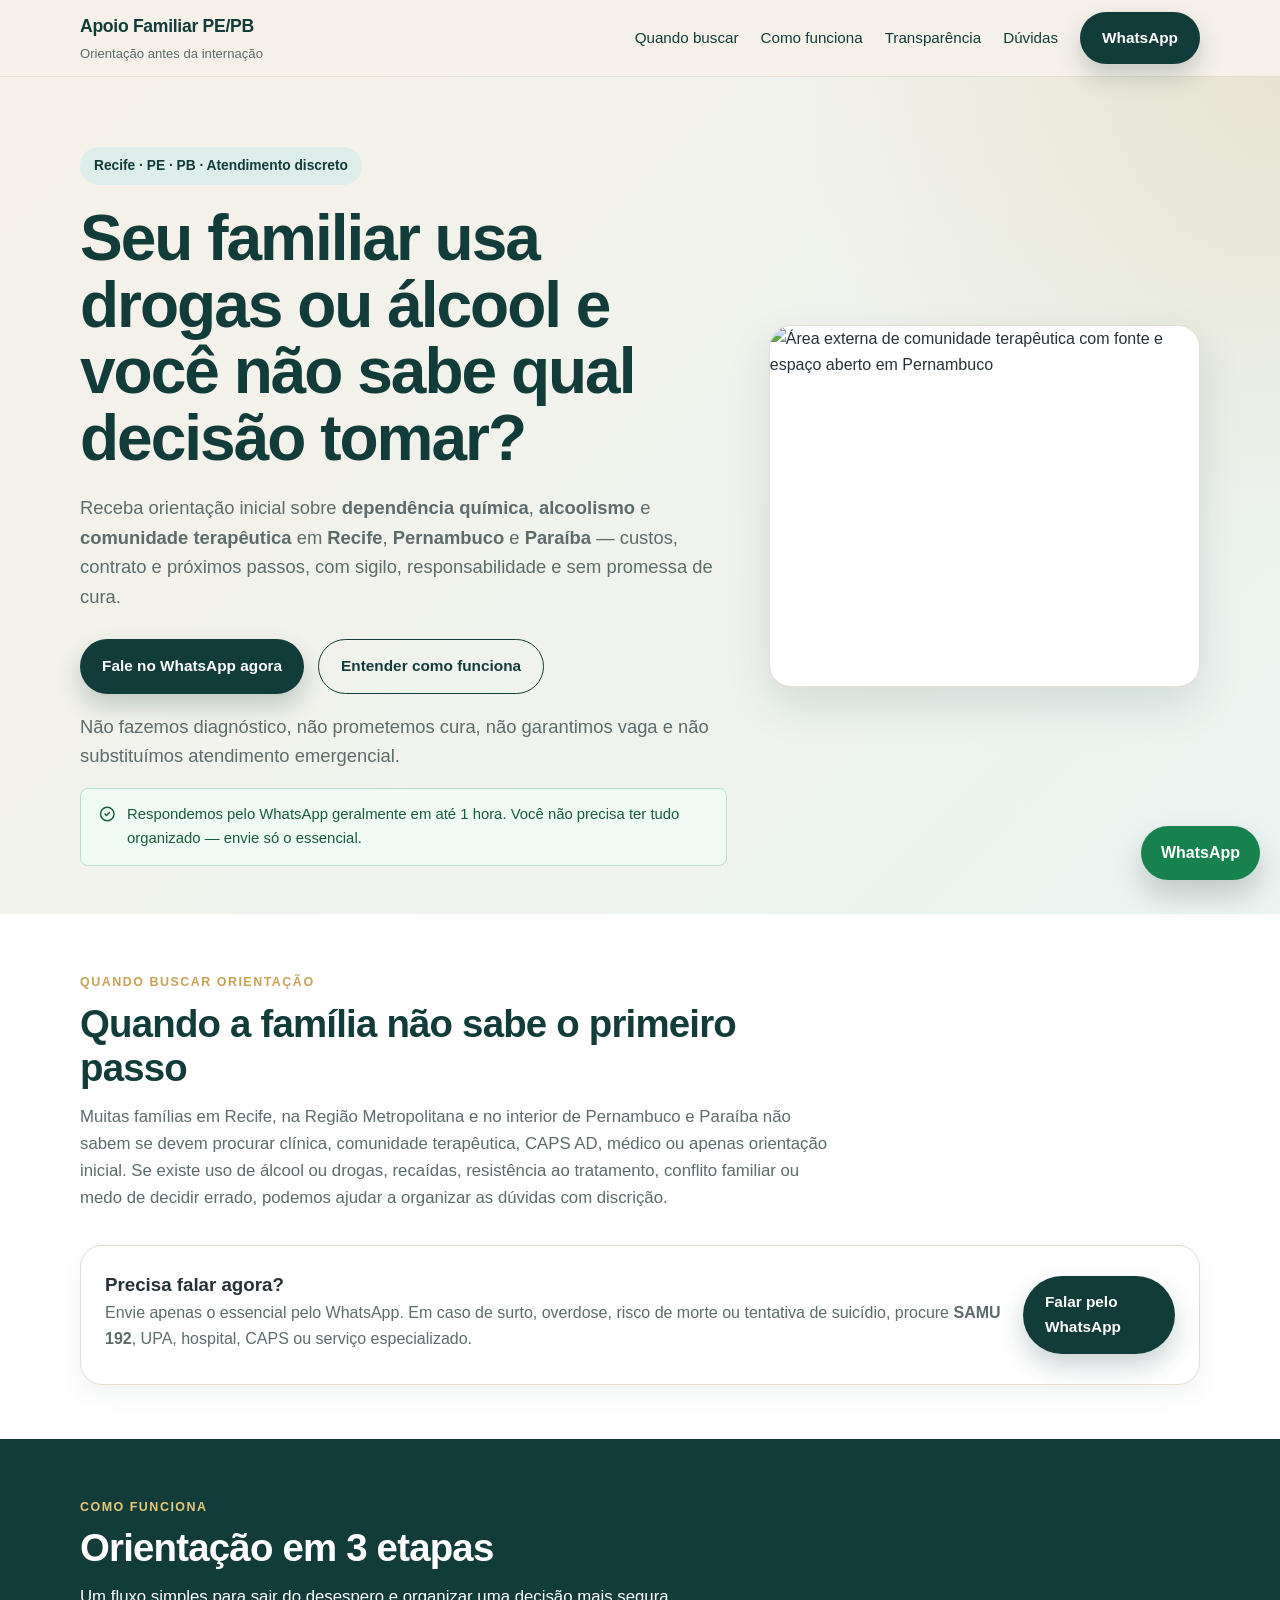
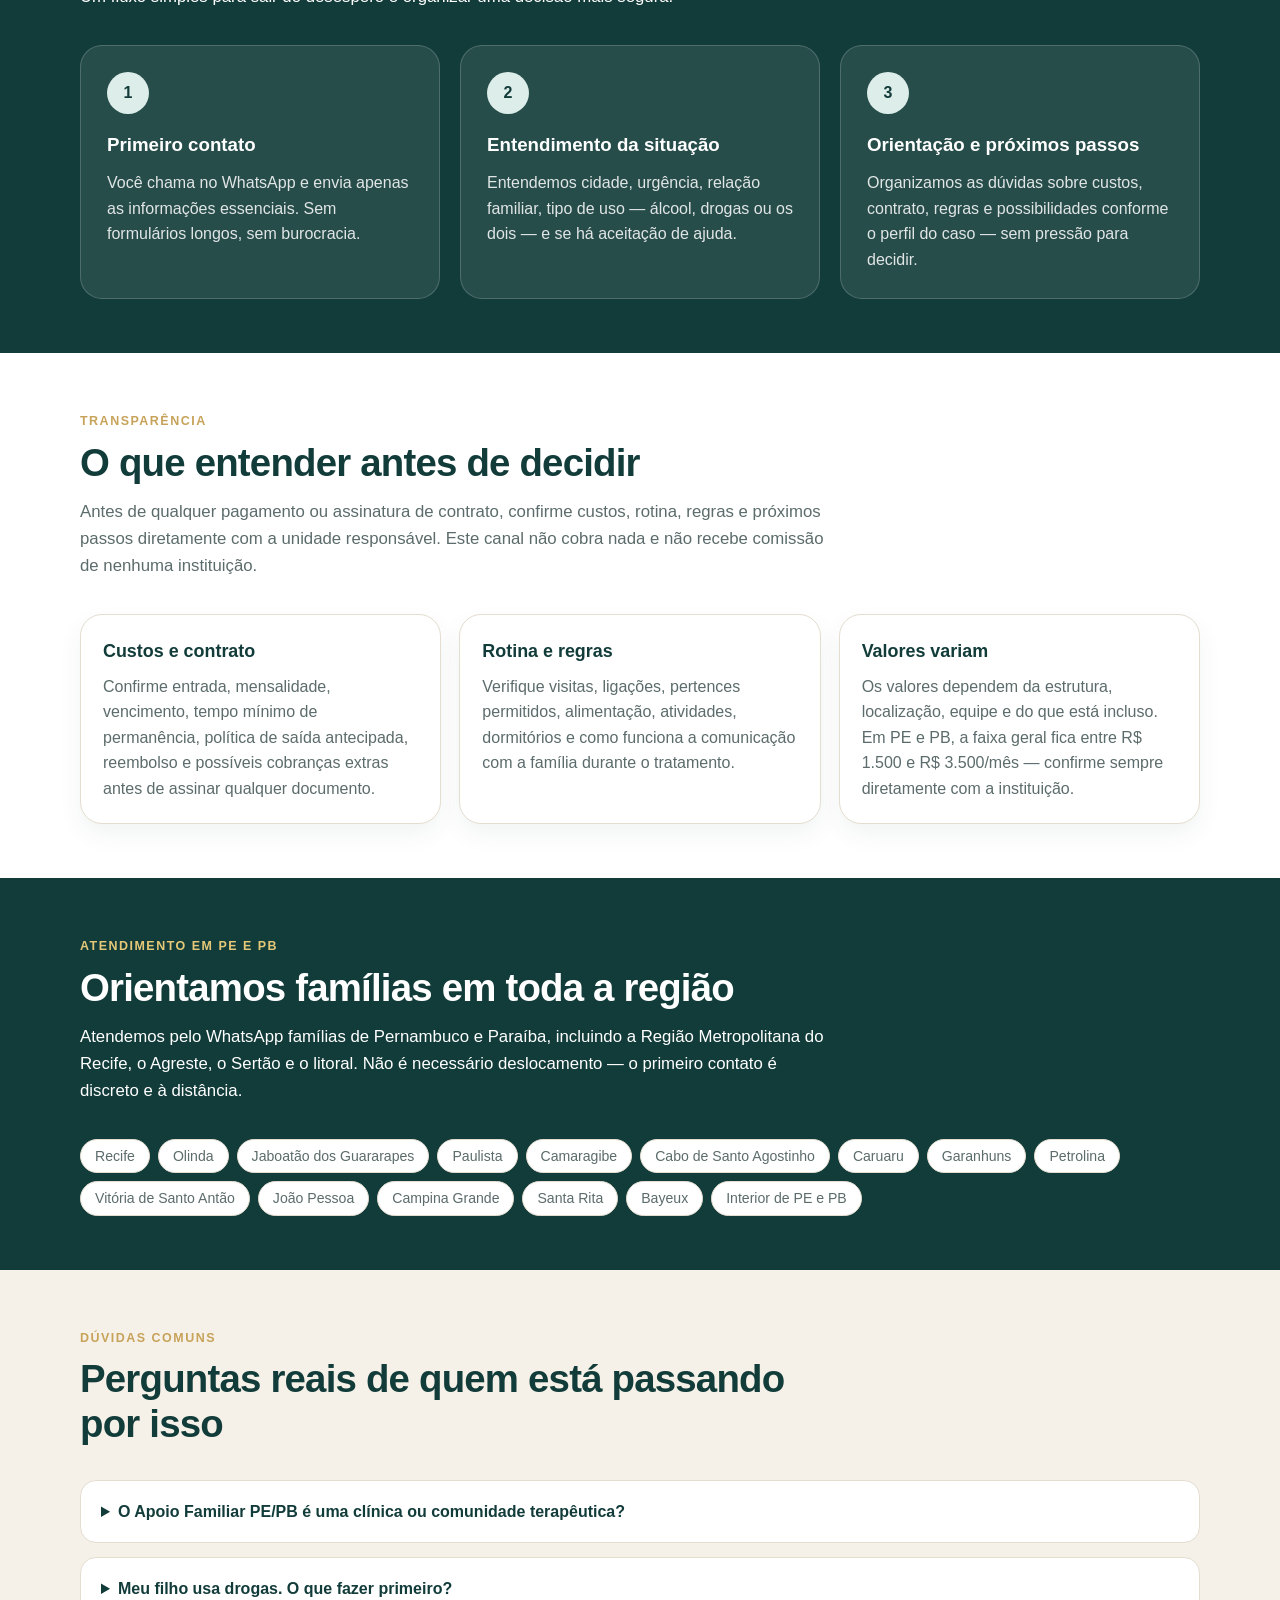
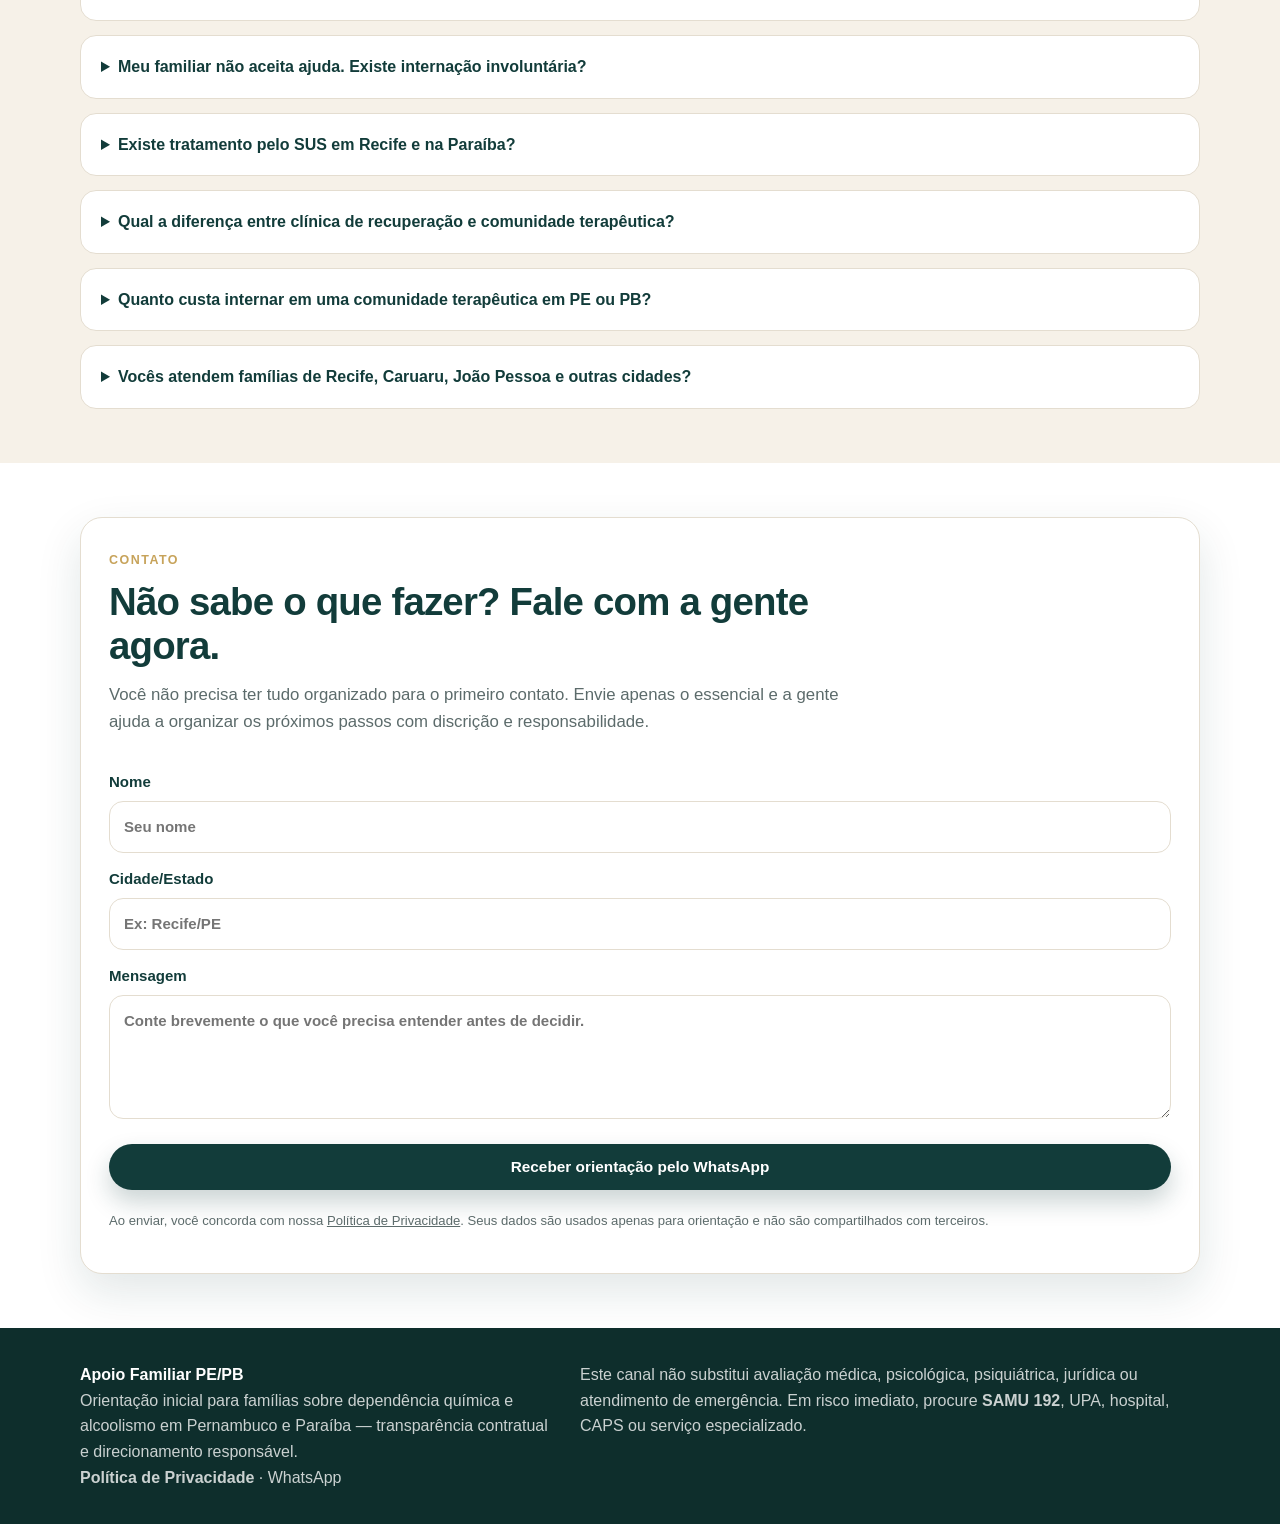
==== commit bf3e11cc: "Fix image extension in index.html" ====
--- a/index.html
+++ b/index.html
@@ -19,7 +19,7 @@
   <meta property="og:url" content="https://apoiofamiliarpepb.com.br/" />
   <meta property="og:locale" content="pt_BR" />
   <meta property="og:site_name" content="Apoio Familiar PE/PB" />
-  <meta property="og:image" content="https://apoiofamiliarpepb.com.br/assets/img/area-externa-fonte-vista.jpg.jpg" />
+  <meta property="og:image" content="https://apoiofamiliarpepb.com.br/assets/img/area-externa-fonte-vista1.jpg.jpg.png" />
 
   <link rel="stylesheet" href="styles/style.css?v=8" />
 
@@ -381,7 +381,7 @@
 
         <aside class="hero-photo-card">
           <!-- ✅ MELHORIA: Extensão de imagem corrigida (.jpg.jpg → .jpg) -->
-          <img src="assets/img/area-externa-fonte-vista.jpg.jpg" alt="Área externa de comunidade terapêutica com fonte e espaço aberto em Pernambuco" />
+          <img src="assets/img/area-externa-fonte-vista1.jpg.jpg" alt="Área externa de comunidade terapêutica com fonte e espaço aberto em Pernambuco" />
         </aside>
       </div>
     </section>
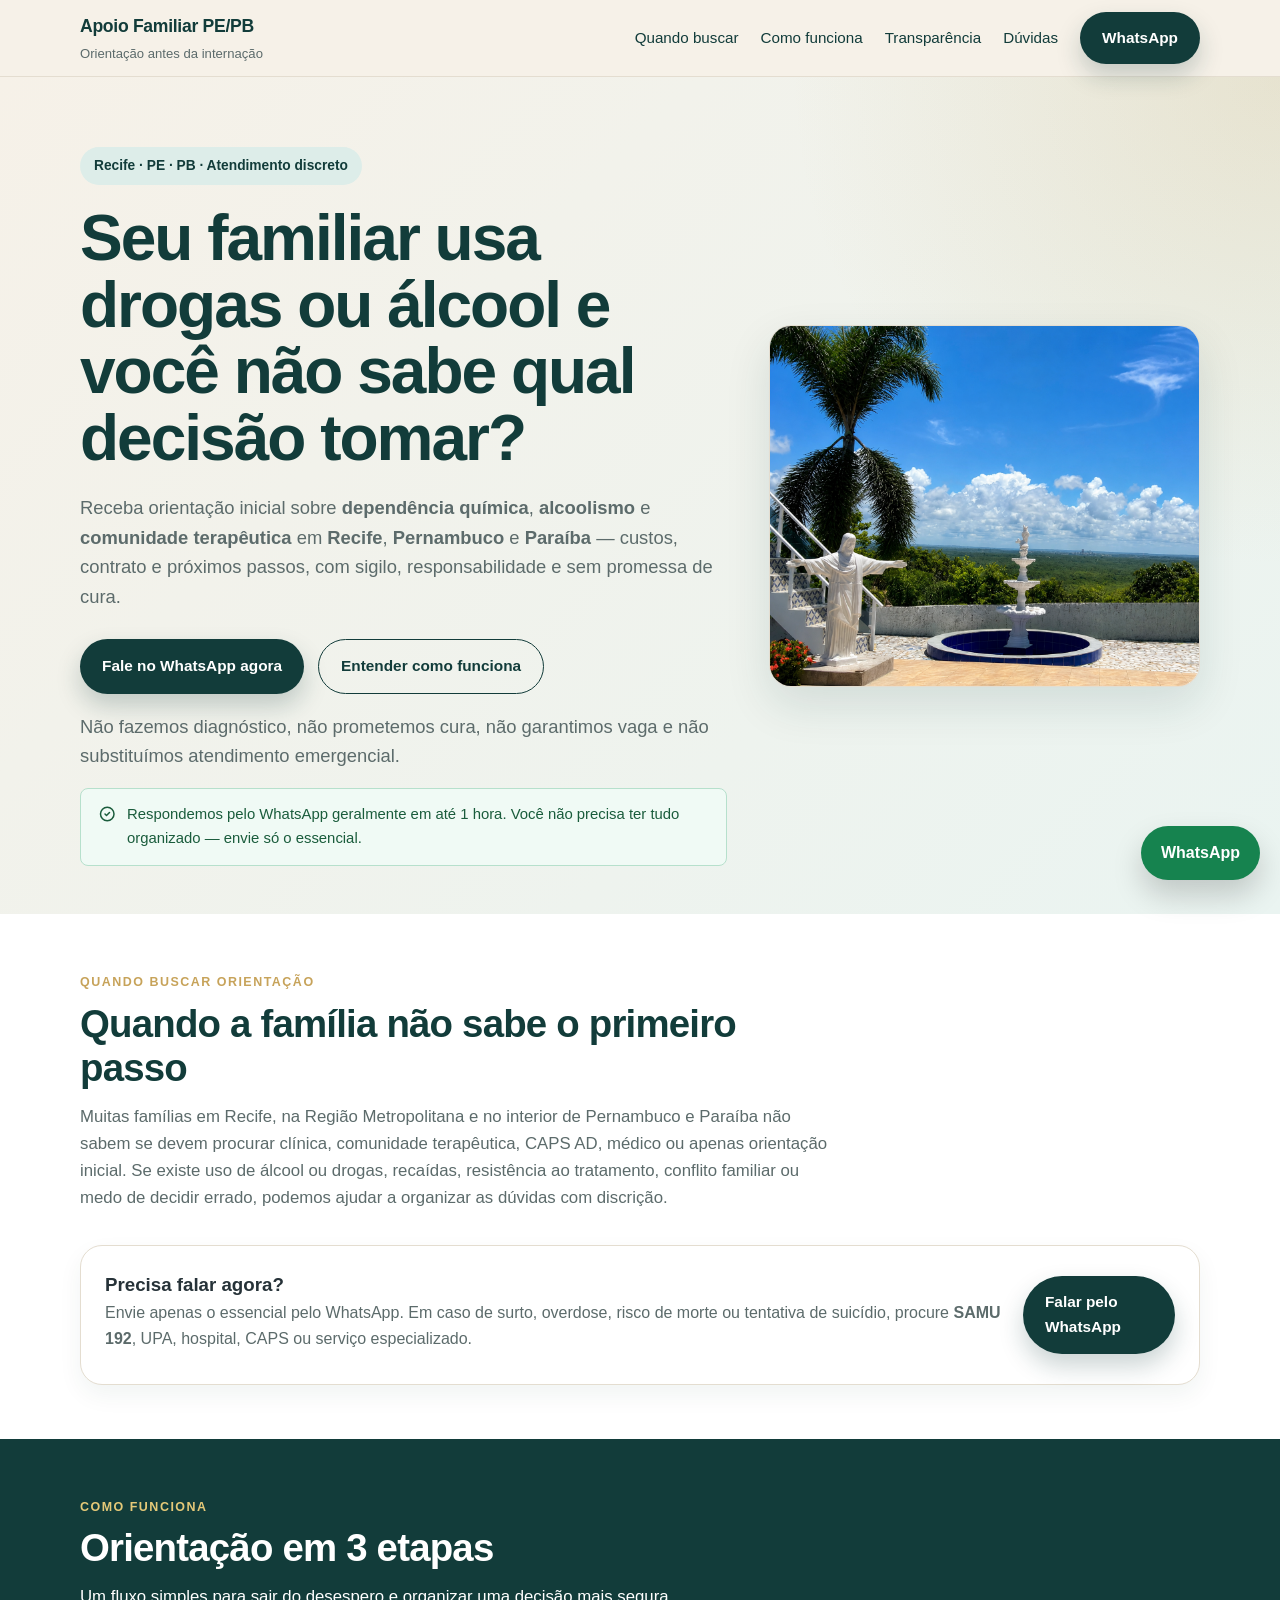
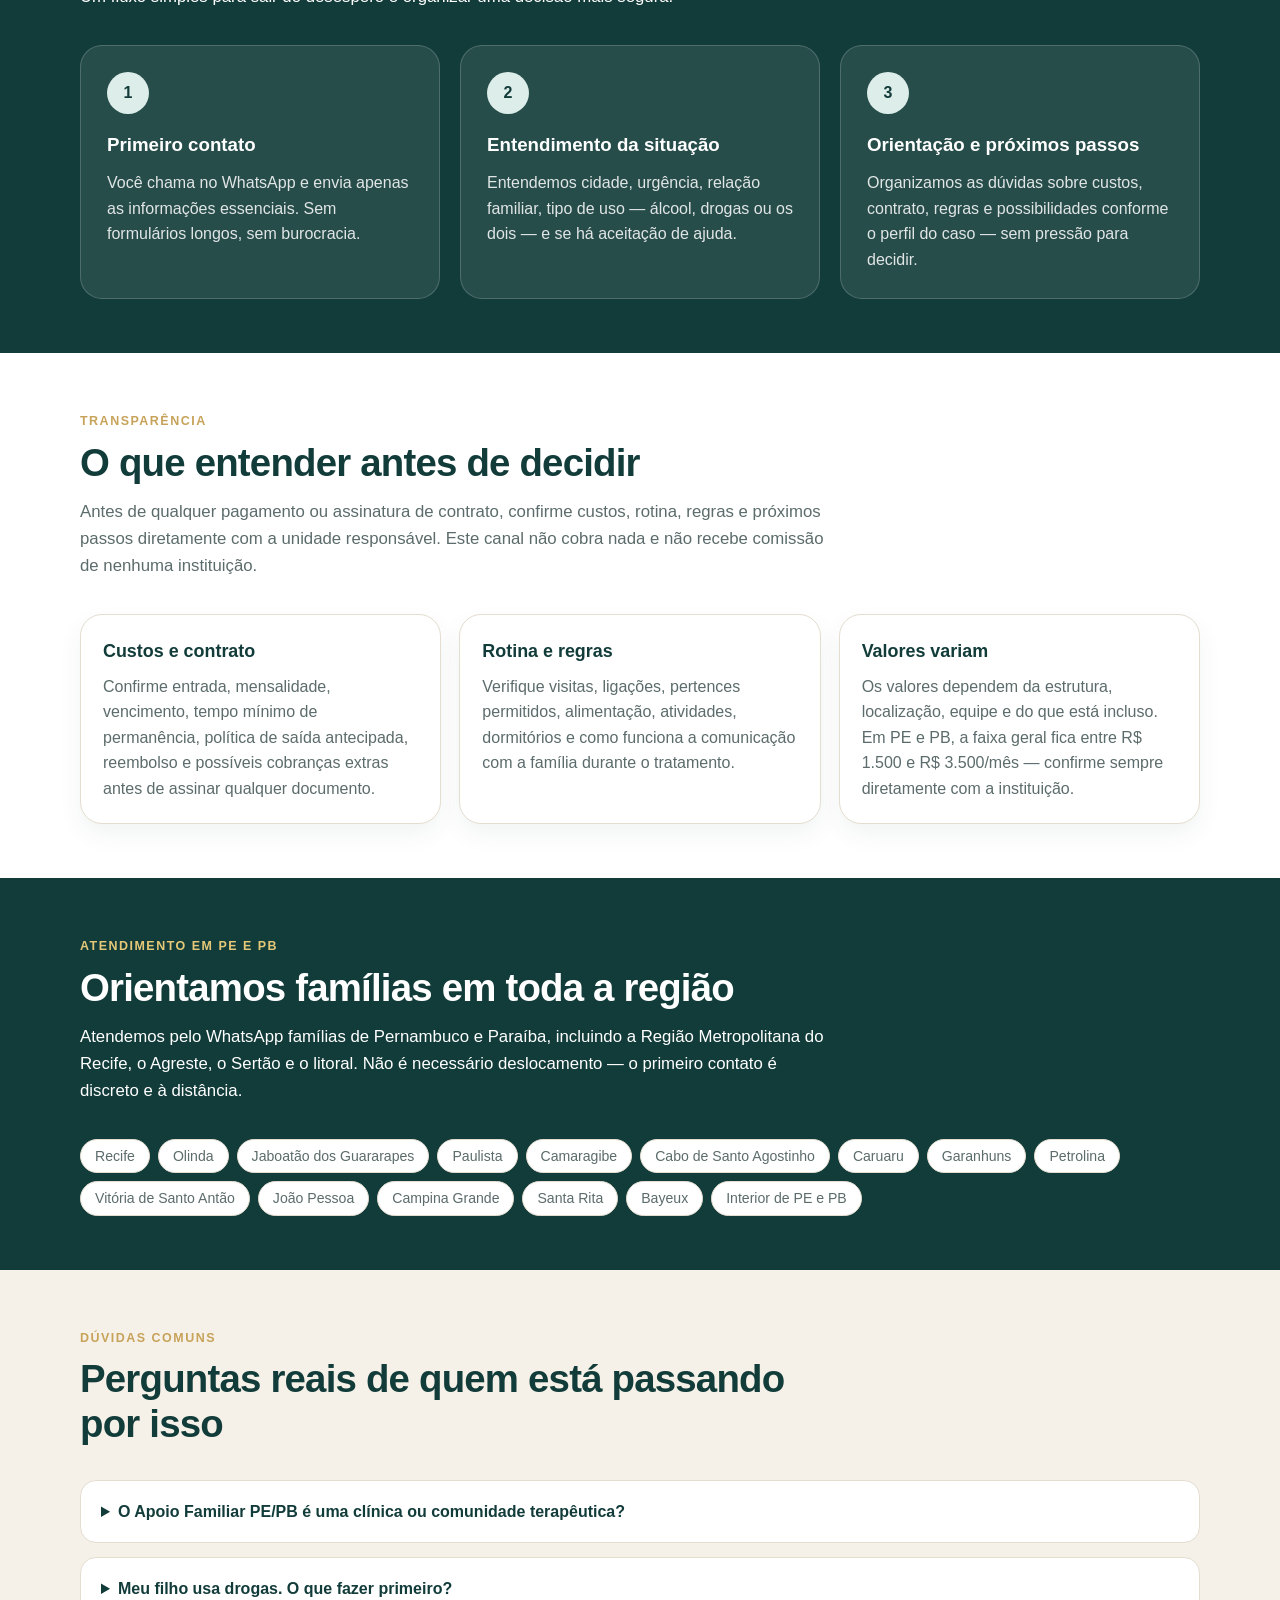
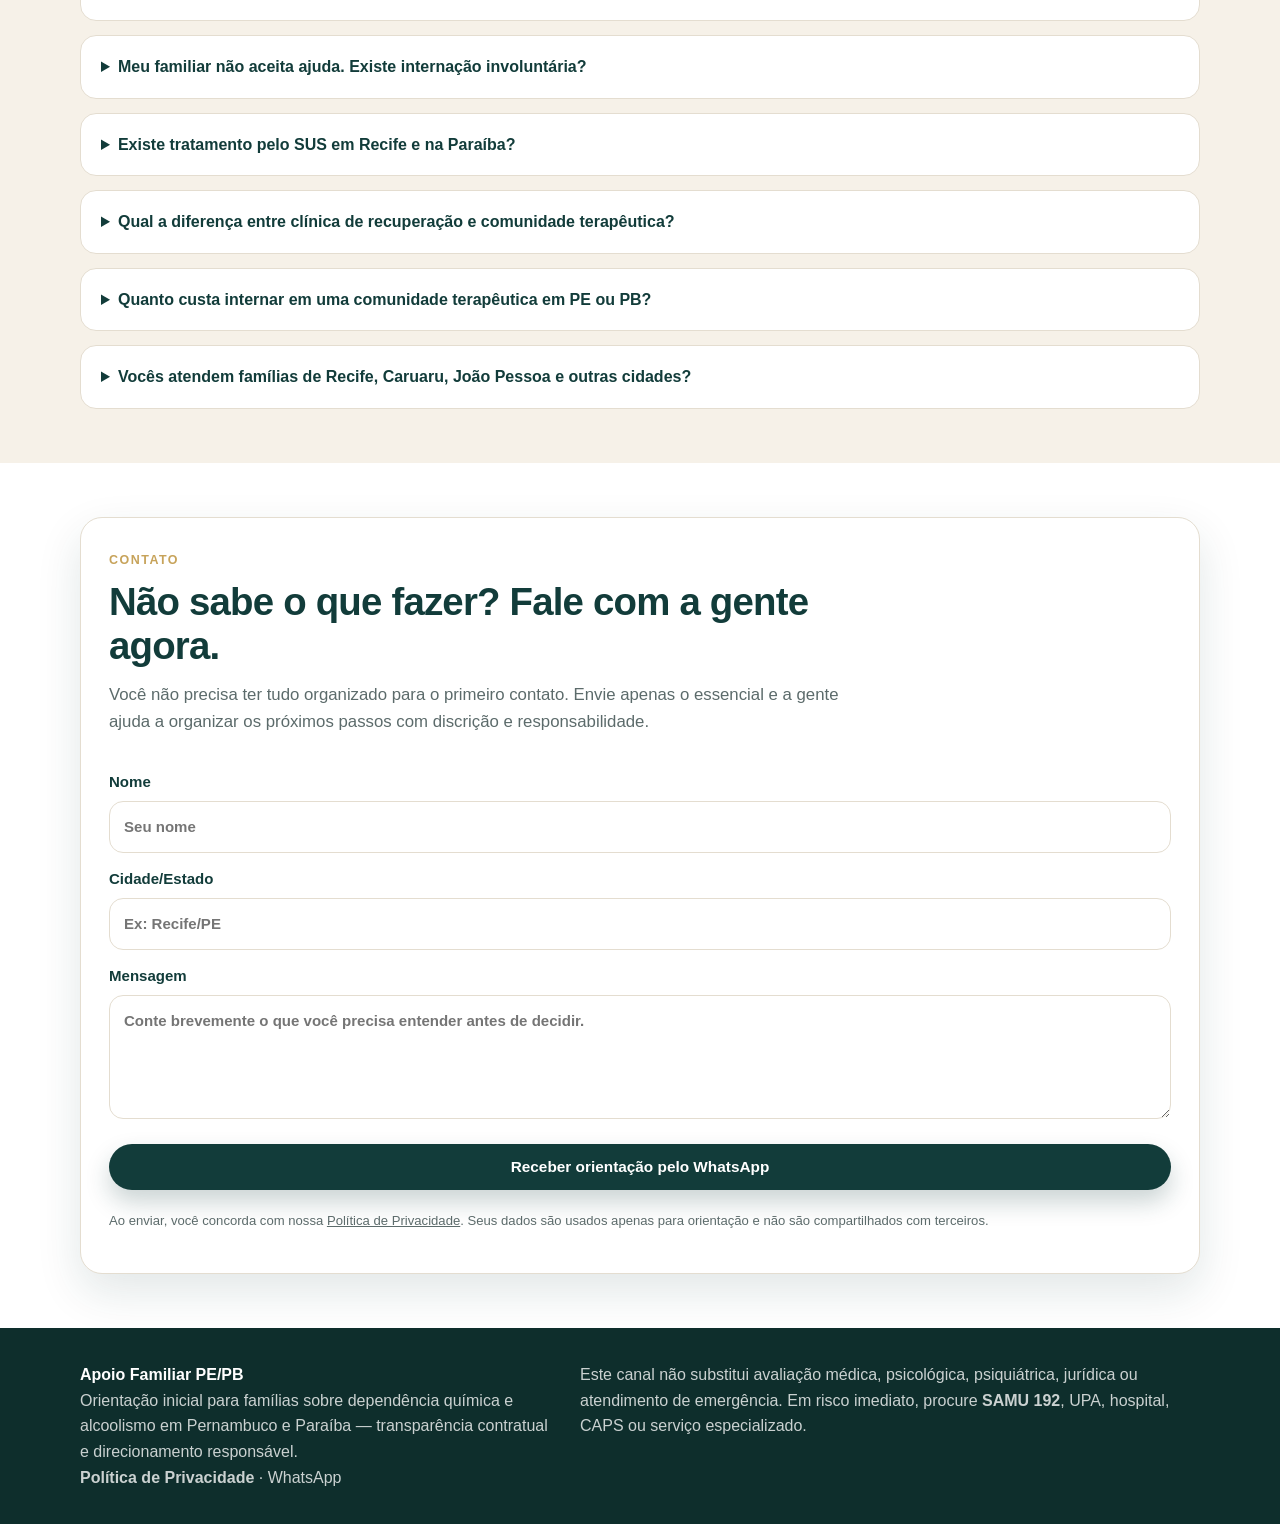
==== commit d8908ebc: "Fix image URL extension in index.html" ====
--- a/index.html
+++ b/index.html
@@ -19,7 +19,7 @@
   <meta property="og:url" content="https://apoiofamiliarpepb.com.br/" />
   <meta property="og:locale" content="pt_BR" />
   <meta property="og:site_name" content="Apoio Familiar PE/PB" />
-  <meta property="og:image" content="https://apoiofamiliarpepb.com.br/assets/img/area-externa-fonte-vista1.jpg.jpg.png" />
+  <meta property="og:image" content="https://apoiofamiliarpepb.com.br/assets/img/area-externa-fonte-vista.jpg.jpg.png" />
 
   <link rel="stylesheet" href="styles/style.css?v=8" />
 
@@ -381,7 +381,7 @@
 
         <aside class="hero-photo-card">
           <!-- ✅ MELHORIA: Extensão de imagem corrigida (.jpg.jpg → .jpg) -->
-          <img src="assets/img/area-externa-fonte-vista1.jpg.jpg" alt="Área externa de comunidade terapêutica com fonte e espaço aberto em Pernambuco" />
+          <img src="assets/img/area-externa-fonte-vista.jpg.jpg.png" alt="Área externa de comunidade terapêutica com fonte e espaço aberto em Pernambuco" />
         </aside>
       </div>
     </section>
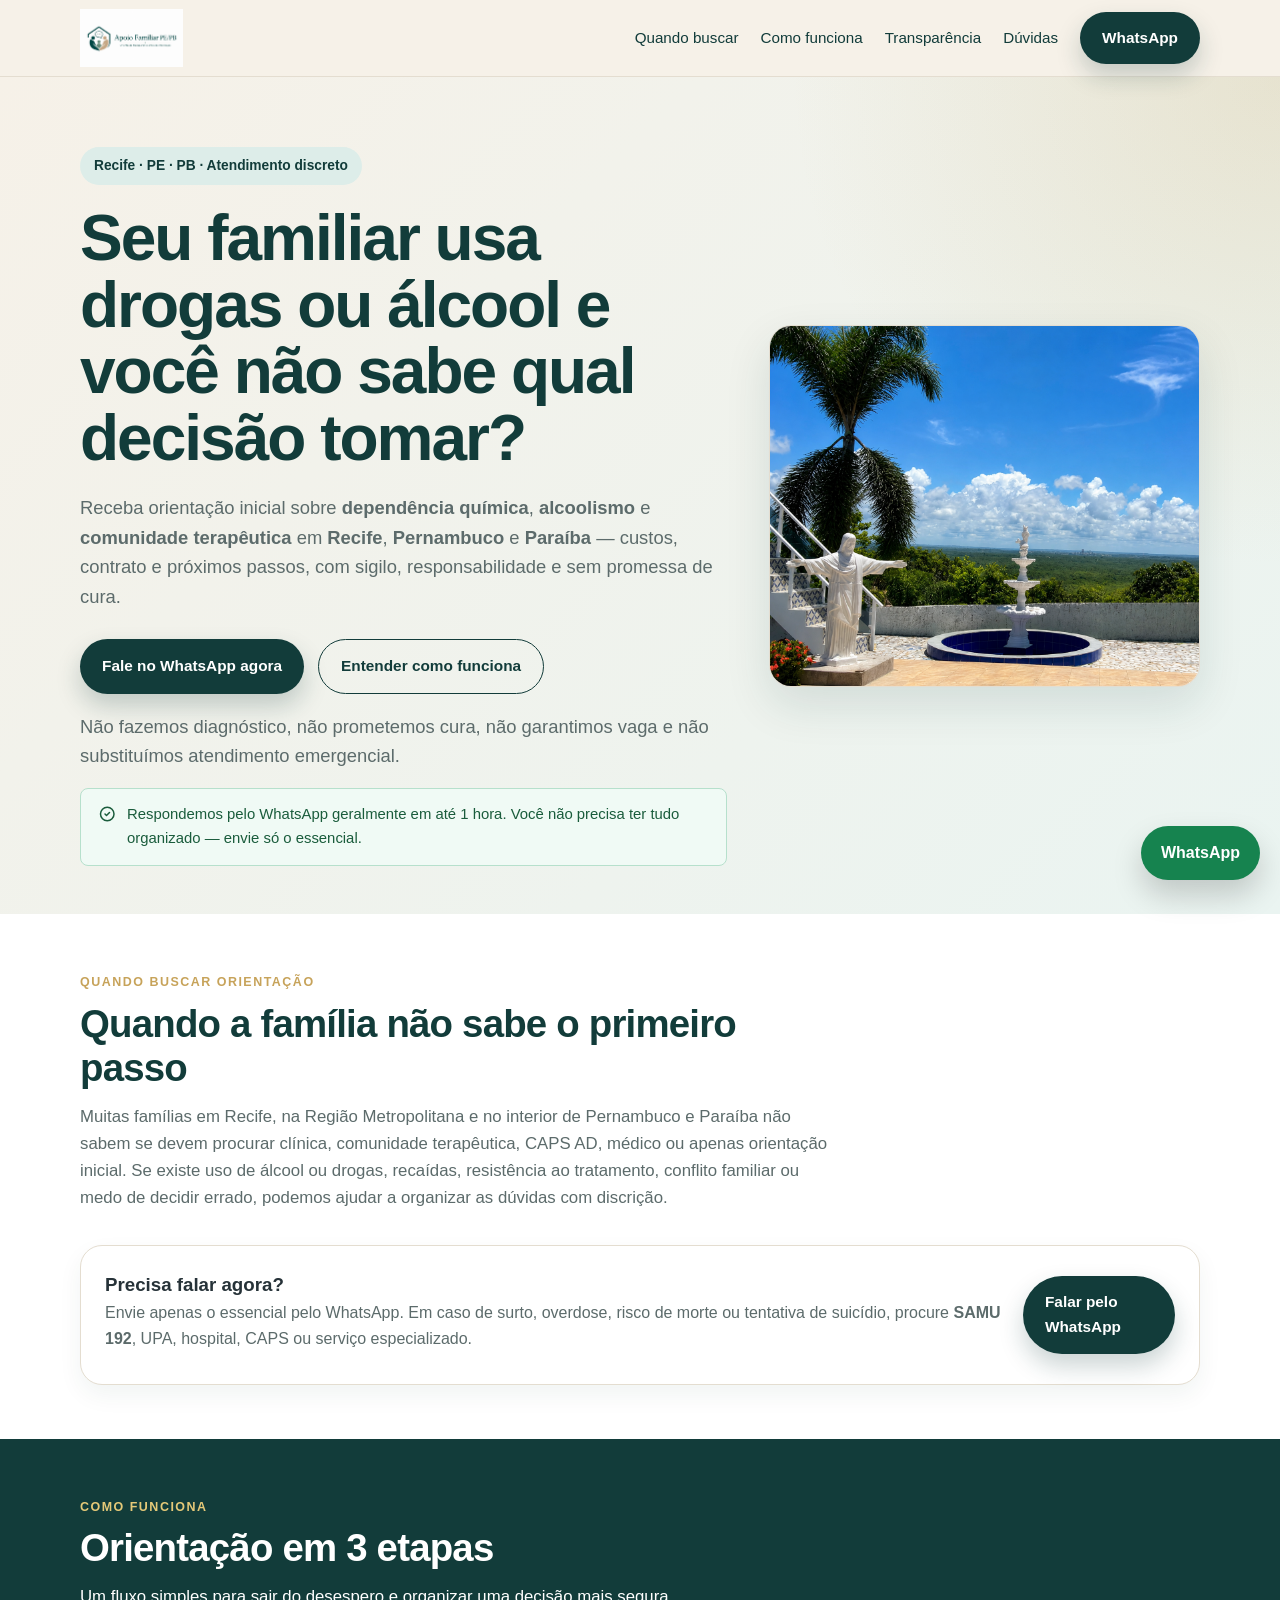
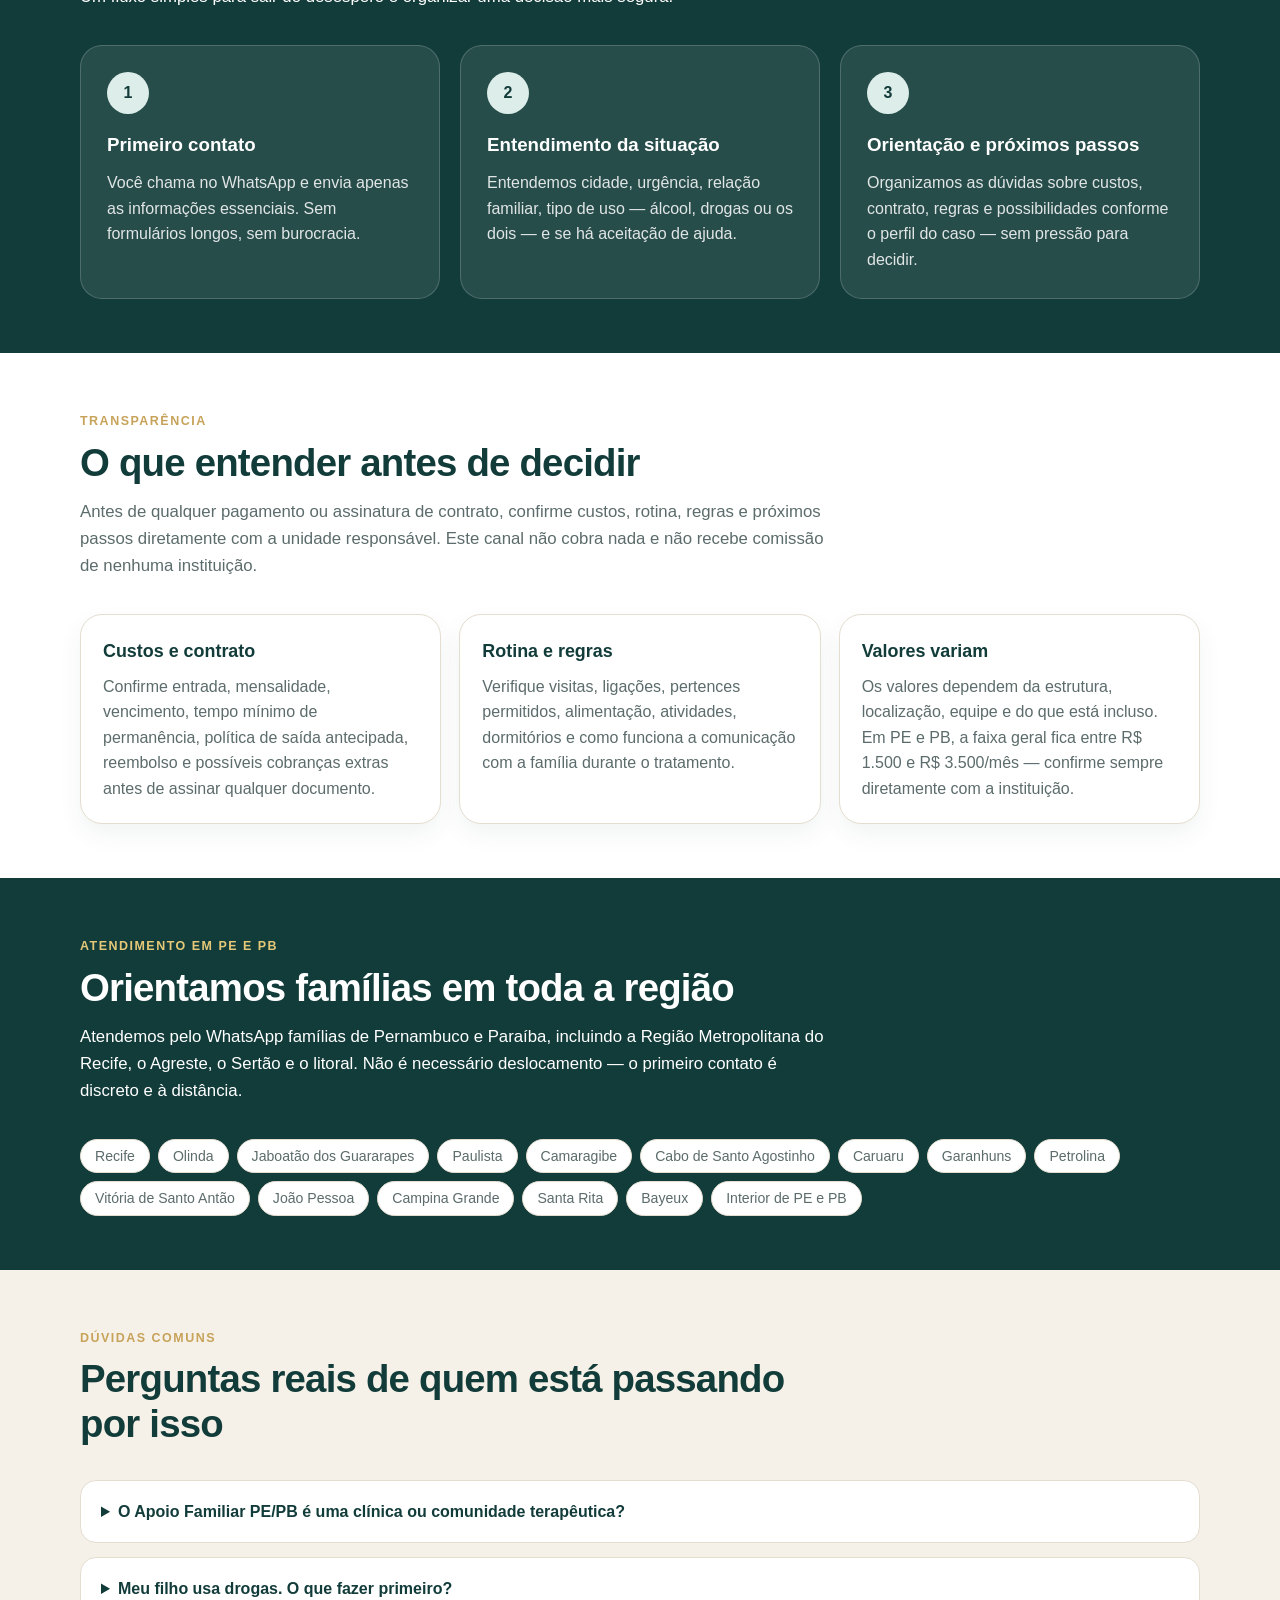
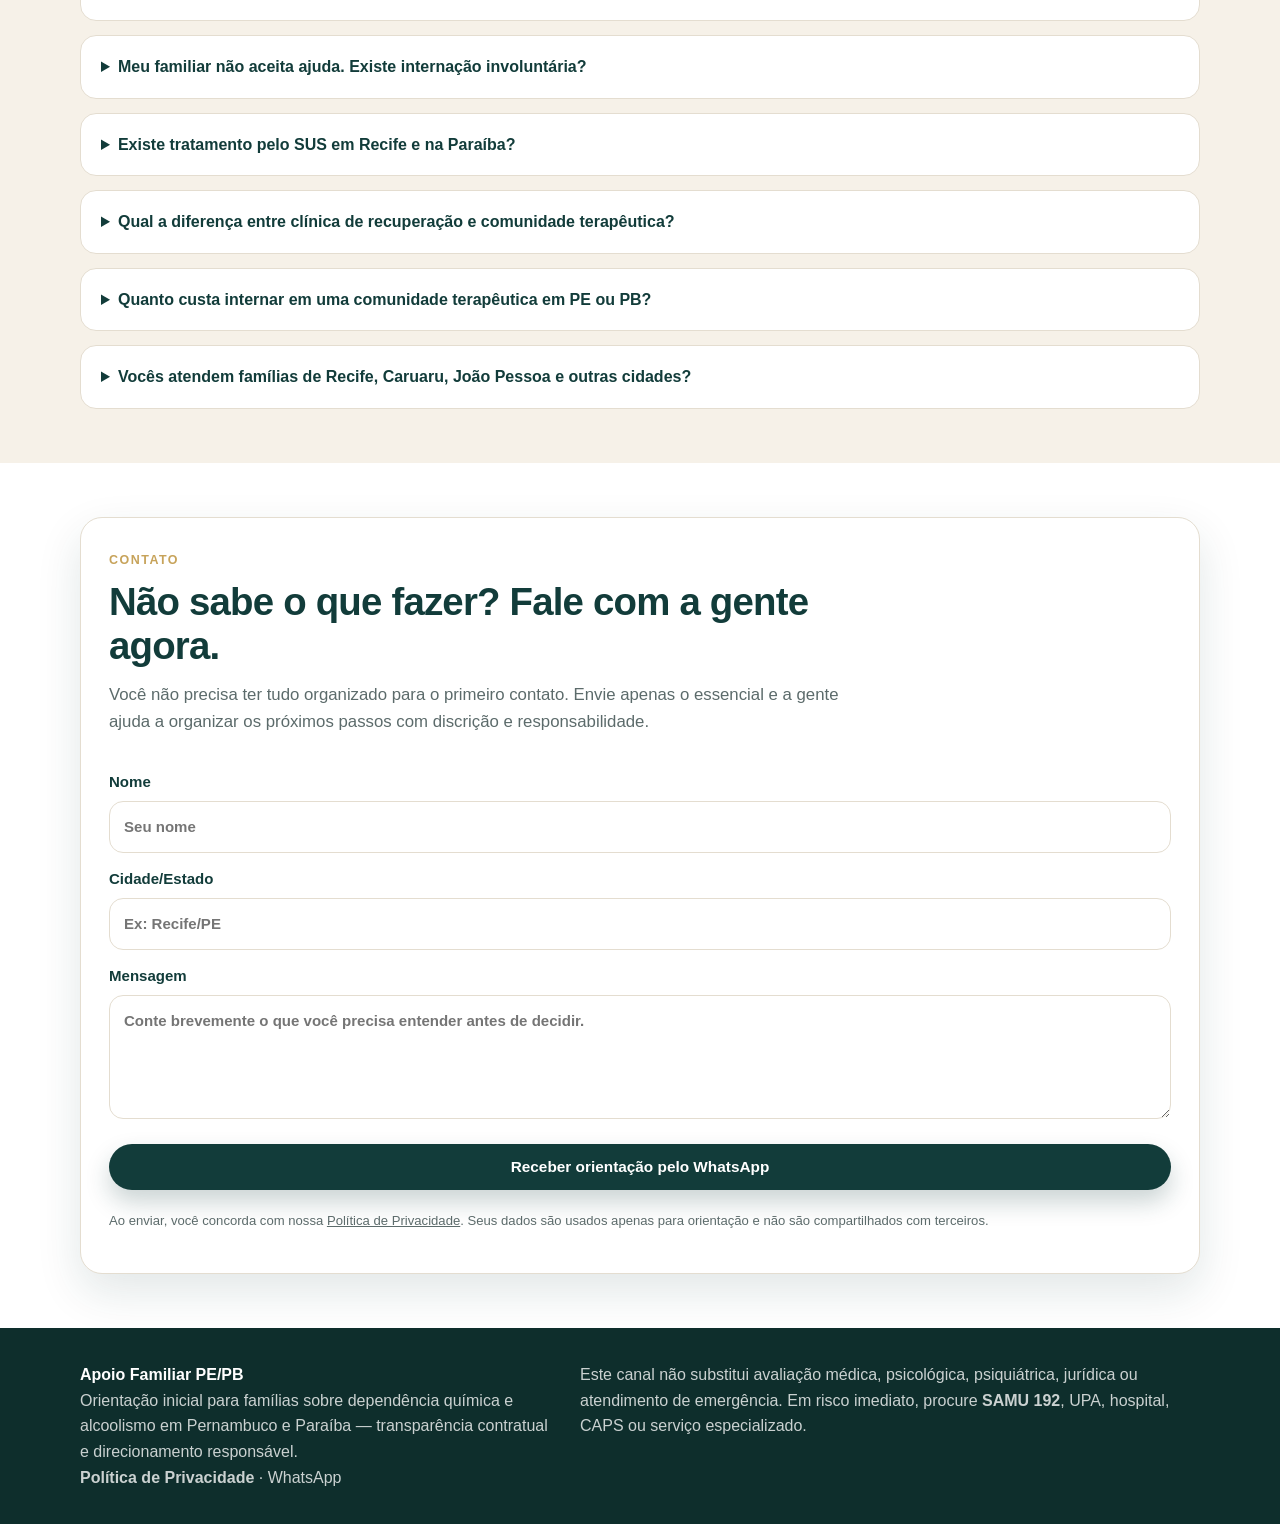
==== commit fc6c9202: "fix: add favicon and header logo" ====
--- a/index.html
+++ b/index.html
@@ -12,14 +12,19 @@
 
   <link rel="canonical" href="https://apoiofamiliarpepb.com.br/" />
 
-  <!-- ✅ MELHORIA: og:image com extensão corrigida (.jpg.jpg → .jpg) -->
+  <!-- Ícones do navegador -->
+  <link rel="icon" href="assets/img/logo-simbolo.png" type="image/png">
+  <link rel="apple-touch-icon" href="assets/img/logo-simbolo.png">
+
+  <!-- Open Graph / Social -->
   <meta property="og:title" content="Orientação Familiar sobre Dependência Química em Recife, PE e PB | Apoio Familiar" />
   <meta property="og:description" content="Orientação inicial para famílias em PE e PB sobre dependência química, alcoolismo, comunidade terapêutica, custos, contrato e próximos passos." />
   <meta property="og:type" content="website" />
   <meta property="og:url" content="https://apoiofamiliarpepb.com.br/" />
   <meta property="og:locale" content="pt_BR" />
   <meta property="og:site_name" content="Apoio Familiar PE/PB" />
-  <meta property="og:image" content="https://apoiofamiliarpepb.com.br/assets/img/area-externa-fonte-vista.jpg.jpg.png" />
+  <meta property="og:image" content="https://apoiofamiliarpepb.com.br/assets/img/logo-apoio-familiar.png" />
+  <meta name="twitter:image" content="https://apoiofamiliarpepb.com.br/assets/img/logo-apoio-familiar.png" />
 
   <link rel="stylesheet" href="styles/style.css?v=8" />
 
@@ -148,6 +153,12 @@
     .privacy-link {
       font-weight: 700;
       color: inherit;
+    }
+
+    .brand img {
+      height: 58px;
+      width: auto;
+      display: block;
     }
 
     /* ✅ NOVO: Bloco de confiança próximo ao CTA */
@@ -228,6 +239,10 @@
         right: 12px;
         bottom: 12px;
         padding: 12px 16px;
+      }
+
+      .brand img {
+        height: 46px;
       }
     }
   </style>
@@ -341,8 +356,7 @@
   <header>
     <div class="container navbar">
       <a class="brand" href="#topo" aria-label="Apoio Familiar PE/PB">
-        <strong>Apoio Familiar PE/PB</strong>
-        <span>Orientação antes da internação</span>
+        <img src="assets/img/logo-apoio-familiar-paisagem.png" alt="Apoio Familiar PE/PB - Orientação transparente antes da internação">
       </a>
 
       <nav aria-label="Navegação principal">
@@ -380,7 +394,7 @@
         </div>
 
         <aside class="hero-photo-card">
-          <!-- ✅ MELHORIA: Extensão de imagem corrigida (.jpg.jpg → .jpg) -->
+          <!-- Imagem visual da landing page -->
           <img src="assets/img/area-externa-fonte-vista.jpg.jpg.png" alt="Área externa de comunidade terapêutica com fonte e espaço aberto em Pernambuco" />
         </aside>
       </div>
